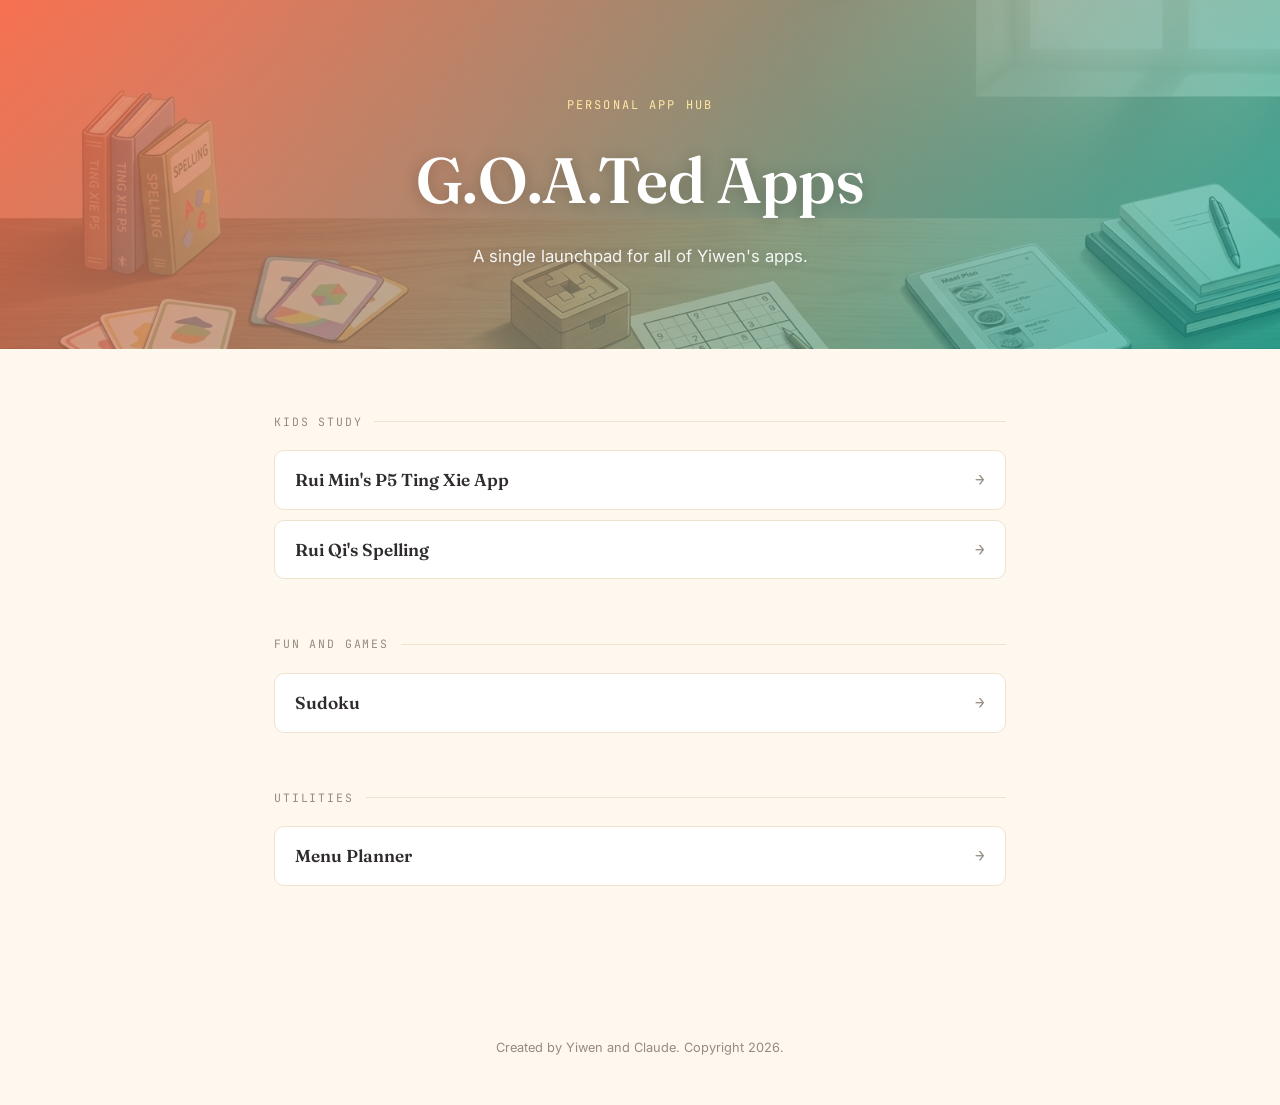
==== index.html @ 3e6d1435 "Add hero banner background image Co-Authored-By: Claude Sonnet 5 <noreply@anthropic.com>" ====
<!DOCTYPE html>
<html lang="en">
<head>
<meta charset="UTF-8">
<meta name="viewport" content="width=device-width, initial-scale=1.0">
<title>App Hub</title>
<style>
  @import url('https://fonts.googleapis.com/css2?family=Fraunces:opsz,wght@9..144,500;9..144,600&family=Inter:wght@400;500;600&family=JetBrains+Mono:wght@500&display=swap');

  :root{
    --bg: #FFF8EF;
    --panel: #FFFFFF;
    --panel-border: #F1E1D0;
    --text: #2E2A2E;
    --muted: #948C82;
    --accent: #FF6B4A;
    --accent-2: #12B5A6;
    --accent-dim: rgba(255, 107, 74, 0.10);
  }

  *{ box-sizing: border-box; margin: 0; padding: 0; }

  body{
    background: var(--bg);
    color: var(--text);
    font-family: 'Inter', system-ui, sans-serif;
    line-height: 1.5;
  }

  /* Hero */
  .hero{
    position: relative;
    padding: 6rem 1.5rem 5rem;
    text-align: center;
    overflow: hidden;
    background-image:
      linear-gradient(135deg, rgba(255,107,74,0.75), rgba(18,181,166,0.65)),
      url('images/banner-bg.png');
    background-size: cover, cover;
    background-position: center, center;
    background-repeat: no-repeat, no-repeat;
    background-color: var(--accent);
  }

  .hero-eyebrow{
    position: relative;
    font-family: 'JetBrains Mono', monospace;
    font-size: 0.75rem;
    letter-spacing: 0.18em;
    text-transform: uppercase;
    color: #FFE8A3;
    margin-bottom: 1.1rem;
  }

  .hero h1{
    position: relative;
    font-family: 'Fraunces', serif;
    font-weight: 600;
    font-size: clamp(2.4rem, 6vw, 4rem);
    letter-spacing: -0.01em;
    color: #FFFFFF;
    text-shadow: 0 2px 16px rgba(0,0,0,0.22);
  }

  .hero p{
    position: relative;
    margin-top: 1rem;
    color: rgba(255,255,255,0.92);
    font-size: 1.05rem;
    max-width: 36rem;
    margin-left: auto;
    margin-right: auto;
    text-shadow: 0 1px 10px rgba(0,0,0,0.18);
  }

  /* Sections */
  main{
    max-width: 780px;
    margin: 0 auto;
    padding: 4rem 1.5rem 6rem;
  }

  .category{
    margin-bottom: 3.5rem;
  }

  .category-label{
    display: flex;
    align-items: center;
    gap: 0.75rem;
    margin-bottom: 1.25rem;
  }

  .category-label span{
    font-family: 'JetBrains Mono', monospace;
    font-size: 0.72rem;
    letter-spacing: 0.16em;
    text-transform: uppercase;
    color: var(--muted);
    white-space: nowrap;
  }

  .category-label::after{
    content: "";
    flex: 1;
    height: 1px;
    background: var(--panel-border);
  }

  .app-list{
    display: flex;
    flex-direction: column;
    gap: 0.6rem;
  }

  .app-row{
    display: flex;
    align-items: center;
    justify-content: space-between;
    gap: 1rem;
    padding: 1rem 1.25rem;
    background: var(--panel);
    border: 1px solid var(--panel-border);
    border-radius: 10px;
    text-decoration: none;
    color: var(--text);
    transition: border-color 0.15s ease, background 0.15s ease, transform 0.15s ease;
  }

  .app-row:hover{
    border-color: var(--accent);
    background: var(--accent-dim);
    transform: translateX(2px);
  }

  .app-name{
    font-family: 'Fraunces', serif;
    font-weight: 600;
    font-size: 1.08rem;
  }

  .app-row .arrow{
    font-family: 'JetBrains Mono', monospace;
    color: var(--muted);
    transition: color 0.15s ease, transform 0.15s ease;
  }

  .app-row:hover .arrow{
    color: var(--accent);
    transform: translateX(3px);
  }

  footer{
    text-align: center;
    color: var(--muted);
    font-size: 0.8rem;
    padding-bottom: 3rem;
  }

  @media (prefers-reduced-motion: reduce){
    .app-row, .app-row .arrow{ transition: none; }
  }
</style>
</head>
<body>

  <header class="hero">
    <div class="hero-eyebrow">Personal App Hub</div>
    <h1>G.O.A.Ted Apps </h1>
    <p>A single launchpad for all of Yiwen's apps.</p>
  </header>

  <main>

    <section class="category">
      <div class="category-label"><span>Kids Study</span></div>
      <div class="app-list">
        <a class="app-row" href="https://goatedapps.github.io/learntingxie/">
          <span class="app-name">Rui Min's P5 Ting Xie App</span>
          <span class="arrow">&rarr;</span>
        </a>
        <a class="app-row" href="https://goatedapps.github.io/rq-spelling/">
          <span class="app-name">Rui Qi's Spelling</span>
          <span class="arrow">&rarr;</span>
        </a>
      </div>
    </section>

    <section class="category">
      <div class="category-label"><span>Fun and Games</span></div>
      <div class="app-list">
        <a class="app-row" href="https://goatedapps.github.io/sudoku/">
          <span class="app-name">Sudoku</span>
          <span class="arrow">&rarr;</span>
        </a>
      </div>
    </section>

    <section class="category">
      <div class="category-label"><span>Utilities</span></div>
      <div class="app-list">
        <a class="app-row" href="https://goatedapps.github.io/menuplanner/">
          <span class="app-name">Menu Planner</span>
          <span class="arrow">&rarr;</span>
        </a>
      </div>
    </section>

  </main>

  <footer>Created by Yiwen and Claude. Copyright 2026.</footer>

</body>
</html>
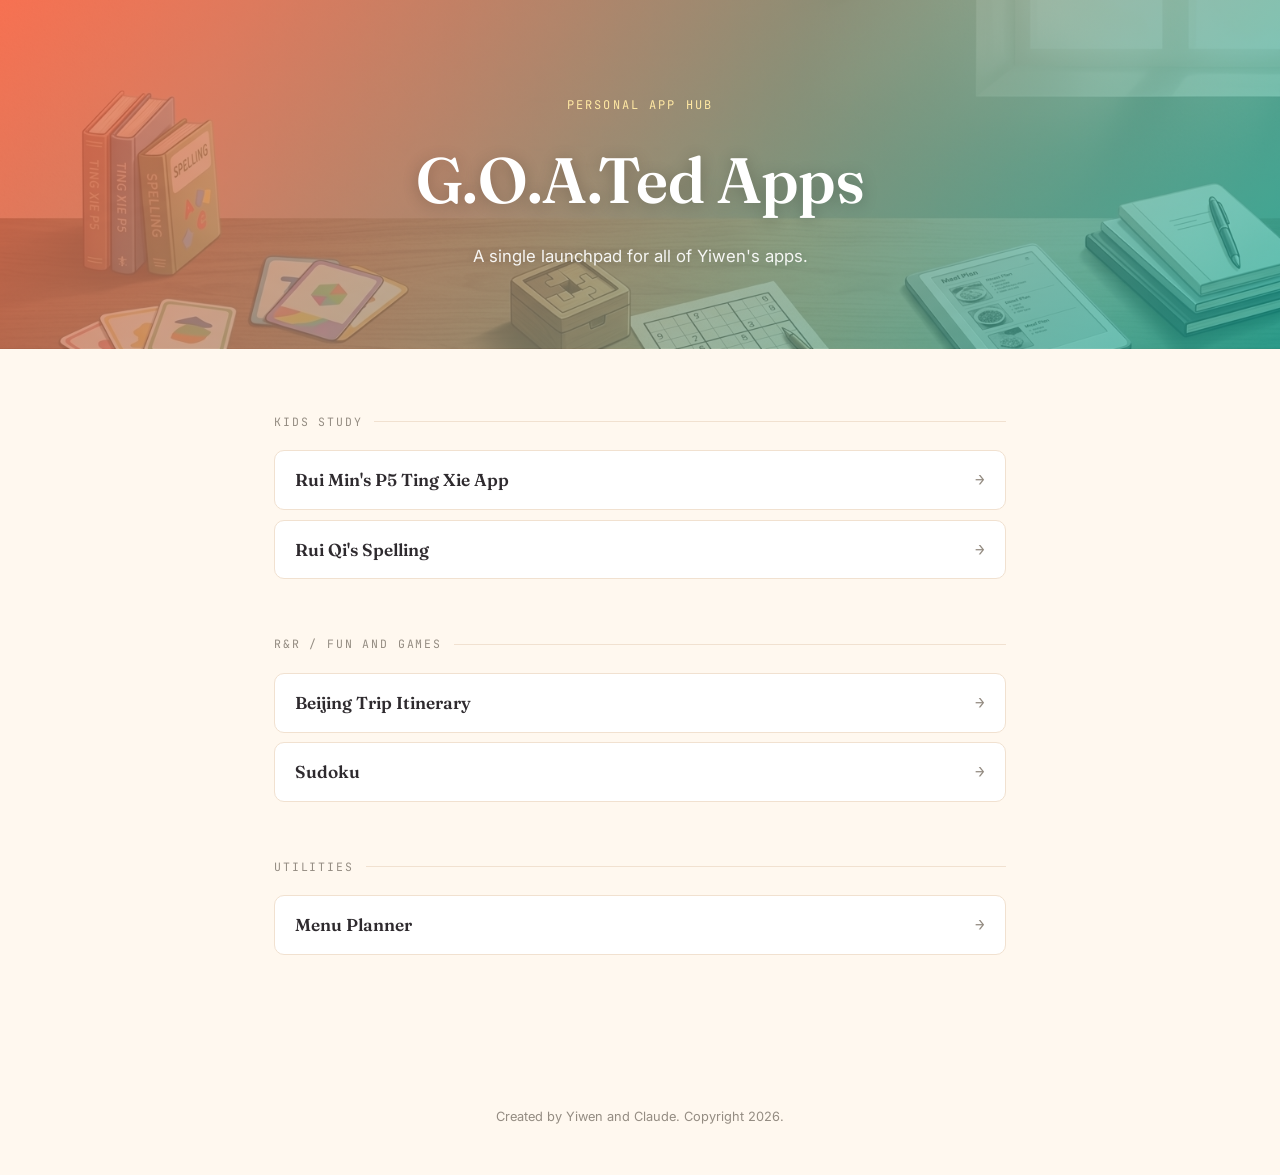
==== commit 4597560d: "Update index.html to add Beijing" ====
--- a/index.html
+++ b/index.html
@@ -187,8 +187,12 @@
     </section>
 
     <section class="category">
-      <div class="category-label"><span>Fun and Games</span></div>
+      <div class="category-label"><span>R&R / Fun and Games</span></div>
       <div class="app-list">
+        <a class="app-row" href="https://goatedapps.github.io/Beijing2026/">
+          <span class="app-name">Beijing Trip Itinerary</span>
+          <span class="arrow">&rarr;</span>
+        </a>
         <a class="app-row" href="https://goatedapps.github.io/sudoku/">
           <span class="app-name">Sudoku</span>
           <span class="arrow">&rarr;</span>
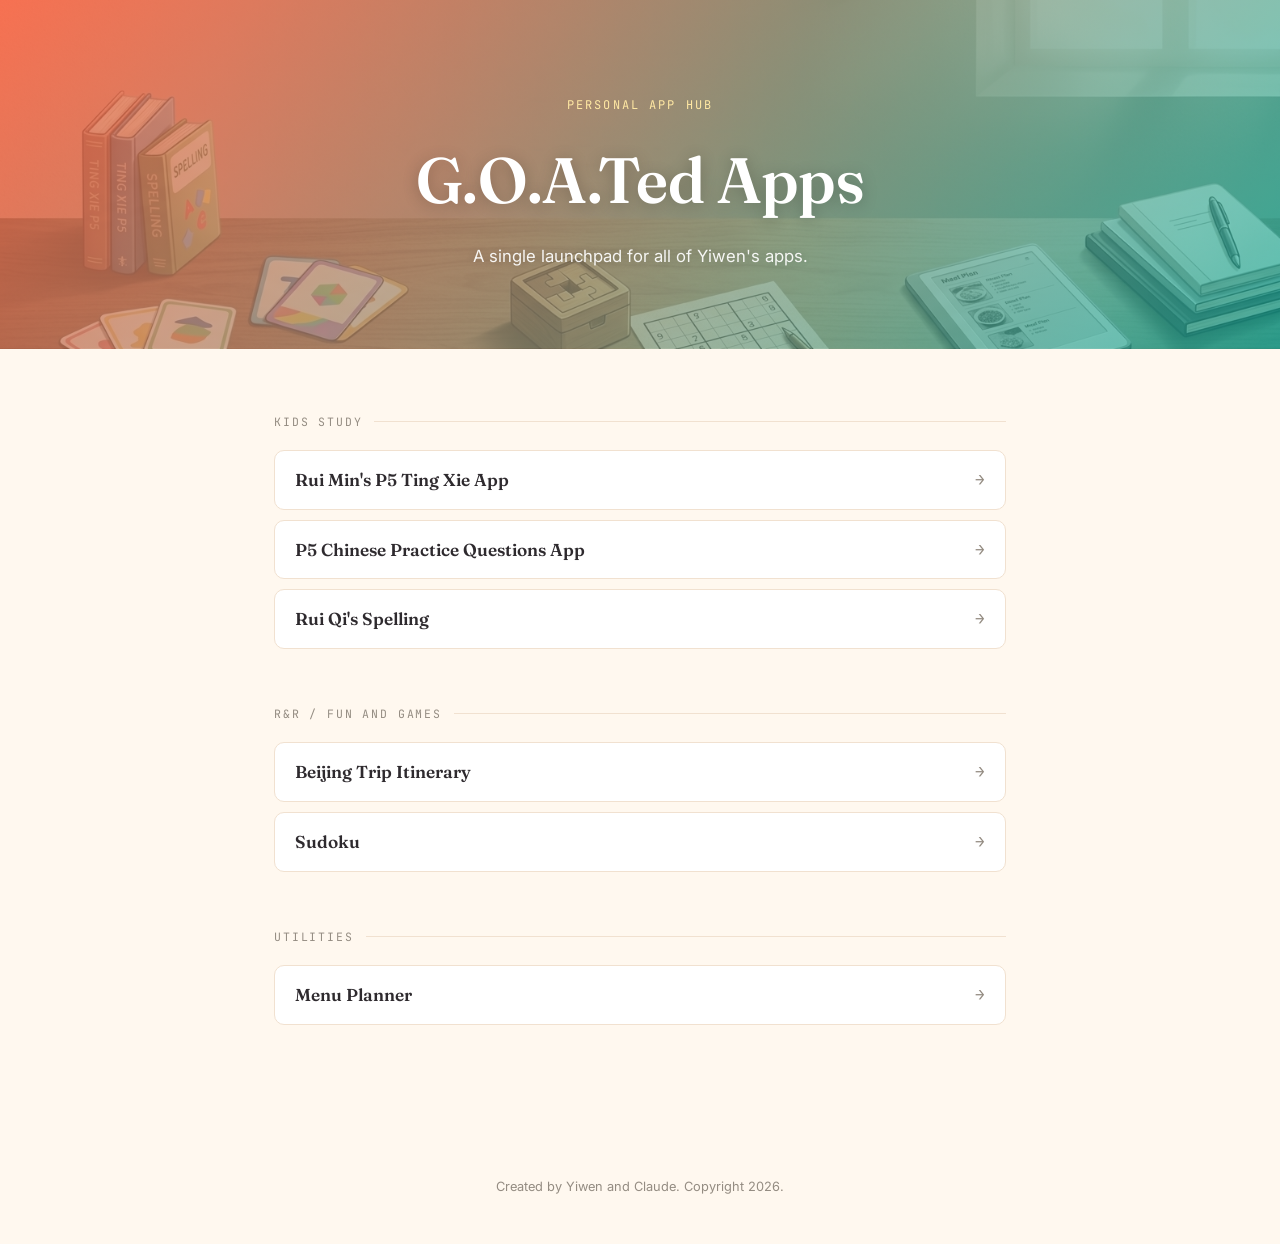
==== commit 2dc283e1: "Update index.html" ====
--- a/index.html
+++ b/index.html
@@ -179,6 +179,10 @@
           <span class="app-name">Rui Min's P5 Ting Xie App</span>
           <span class="arrow">&rarr;</span>
         </a>
+        <a class="app-row" href="https://goatedapps.github.io/ChinesePractice/">
+          <span class="app-name">P5 Chinese Practice Questions App</span>
+          <span class="arrow">&rarr;</span>
+        </a>
         <a class="app-row" href="https://goatedapps.github.io/rq-spelling/">
           <span class="app-name">Rui Qi's Spelling</span>
           <span class="arrow">&rarr;</span>
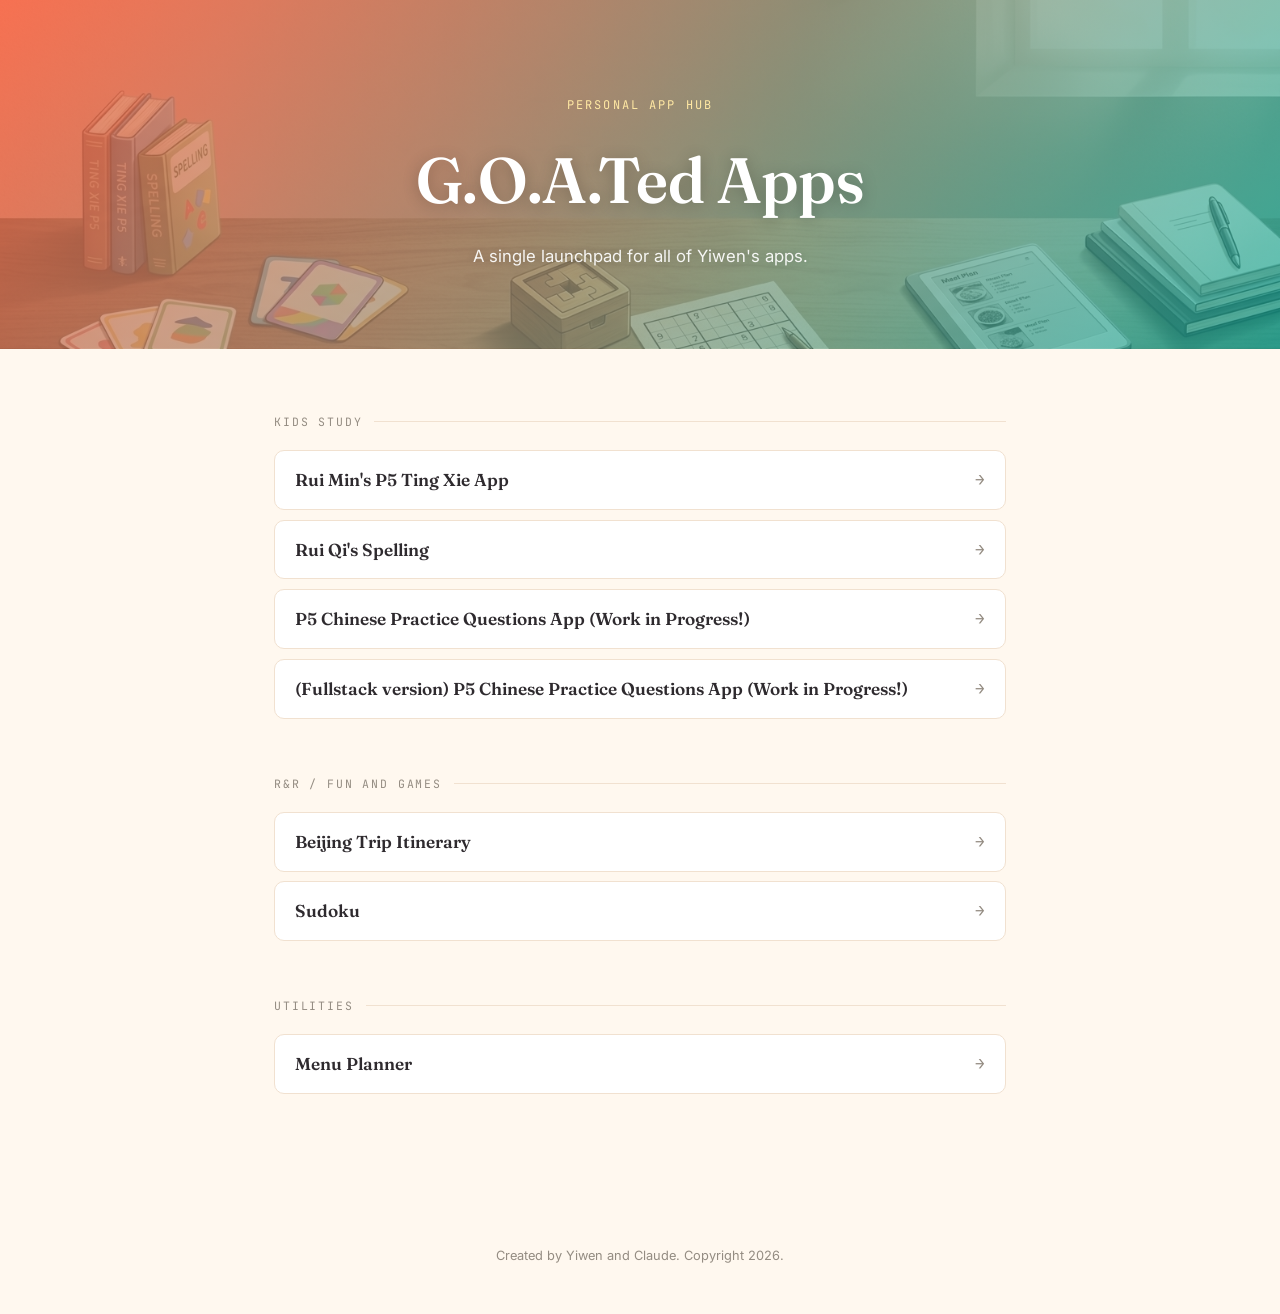
==== commit 8bda46c7: "Update index.html" ====
--- a/index.html
+++ b/index.html
@@ -179,12 +179,16 @@
           <span class="app-name">Rui Min's P5 Ting Xie App</span>
           <span class="arrow">&rarr;</span>
         </a>
-        <a class="app-row" href="https://goatedapps.github.io/ChinesePractice/">
-          <span class="app-name">P5 Chinese Practice Questions App</span>
-          <span class="arrow">&rarr;</span>
-        </a>
         <a class="app-row" href="https://goatedapps.github.io/rq-spelling/">
           <span class="app-name">Rui Qi's Spelling</span>
+          <span class="arrow">&rarr;</span>
+        </a>
+        <a class="app-row" href="https://goatedapps.github.io/Chinese-Practice/">
+          <span class="app-name">P5 Chinese Practice Questions App (Work in Progress!) </span>
+          <span class="arrow">&rarr;</span>
+        </a>
+        <a class="app-row" href="https://chinese-practice-theta.vercel.app">
+          <span class="app-name"> (Fullstack version) P5 Chinese Practice Questions App (Work in Progress!) </span>
           <span class="arrow">&rarr;</span>
         </a>
       </div>
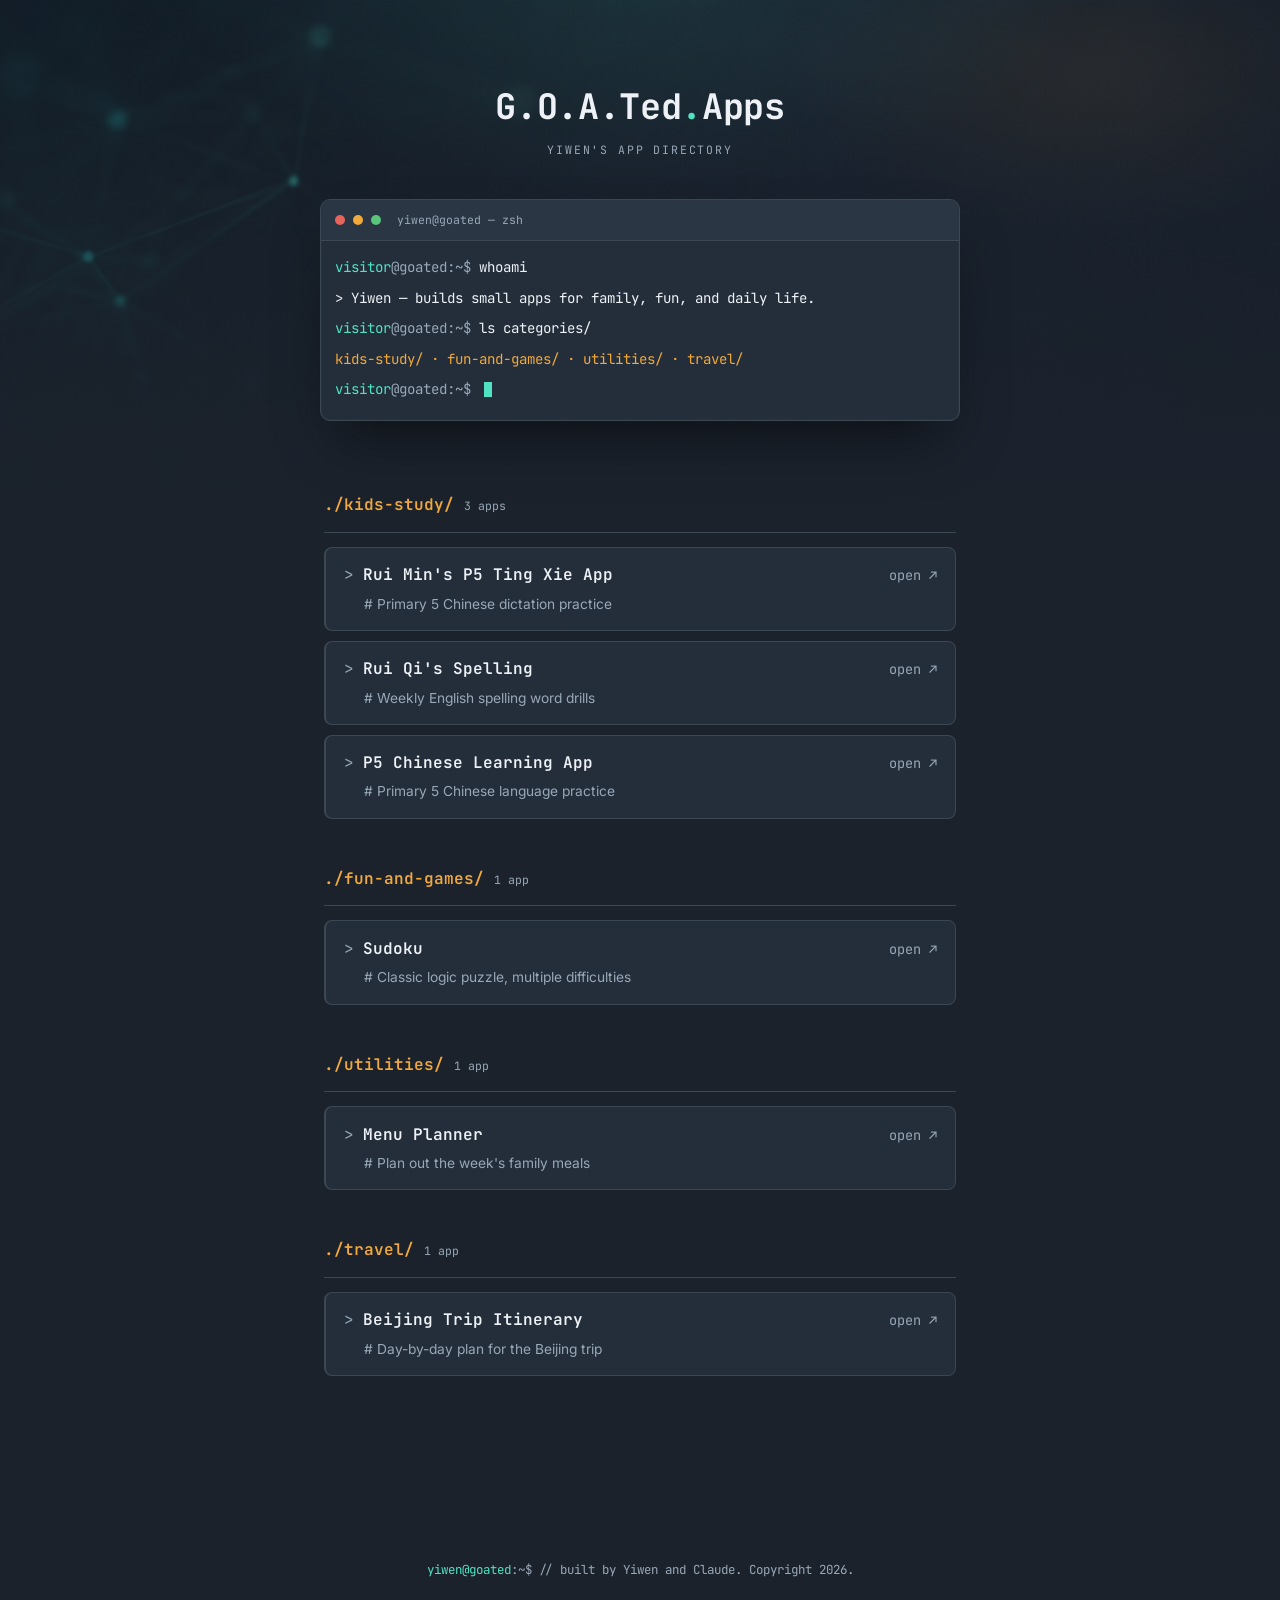
==== commit 93513ba5: "Redesign homepage as a terminal-style app directory Replaces the cream/terracotta list layout with a" ====
--- a/index.html
+++ b/index.html
@@ -3,224 +3,61 @@
 <head>
 <meta charset="UTF-8">
 <meta name="viewport" content="width=device-width, initial-scale=1.0">
-<title>App Hub</title>
-<style>
-  @import url('https://fonts.googleapis.com/css2?family=Fraunces:opsz,wght@9..144,500;9..144,600&family=Inter:wght@400;500;600&family=JetBrains+Mono:wght@500&display=swap');
+<title>G.O.A.Ted Apps — Yiwen's App Directory</title>
+<meta name="description" content="A directory of small apps built by Yiwen — kids' study tools, games, and everyday utilities.">
 
-  :root{
-    --bg: #FFF8EF;
-    --panel: #FFFFFF;
-    --panel-border: #F1E1D0;
-    --text: #2E2A2E;
-    --muted: #948C82;
-    --accent: #FF6B4A;
-    --accent-2: #12B5A6;
-    --accent-dim: rgba(255, 107, 74, 0.10);
-  }
+<meta property="og:title" content="G.O.A.Ted Apps">
+<meta property="og:description" content="A directory of small apps built by Yiwen — kids' study tools, games, and everyday utilities.">
+<meta property="og:type" content="website">
+<meta property="og:image" content="images/og-image.png">
 
-  *{ box-sizing: border-box; margin: 0; padding: 0; }
-
-  body{
-    background: var(--bg);
-    color: var(--text);
-    font-family: 'Inter', system-ui, sans-serif;
-    line-height: 1.5;
-  }
-
-  /* Hero */
-  .hero{
-    position: relative;
-    padding: 6rem 1.5rem 5rem;
-    text-align: center;
-    overflow: hidden;
-    background-image:
-      linear-gradient(135deg, rgba(255,107,74,0.75), rgba(18,181,166,0.65)),
-      url('images/banner-bg.png');
-    background-size: cover, cover;
-    background-position: center, center;
-    background-repeat: no-repeat, no-repeat;
-    background-color: var(--accent);
-  }
-
-  .hero-eyebrow{
-    position: relative;
-    font-family: 'JetBrains Mono', monospace;
-    font-size: 0.75rem;
-    letter-spacing: 0.18em;
-    text-transform: uppercase;
-    color: #FFE8A3;
-    margin-bottom: 1.1rem;
-  }
-
-  .hero h1{
-    position: relative;
-    font-family: 'Fraunces', serif;
-    font-weight: 600;
-    font-size: clamp(2.4rem, 6vw, 4rem);
-    letter-spacing: -0.01em;
-    color: #FFFFFF;
-    text-shadow: 0 2px 16px rgba(0,0,0,0.22);
-  }
-
-  .hero p{
-    position: relative;
-    margin-top: 1rem;
-    color: rgba(255,255,255,0.92);
-    font-size: 1.05rem;
-    max-width: 36rem;
-    margin-left: auto;
-    margin-right: auto;
-    text-shadow: 0 1px 10px rgba(0,0,0,0.18);
-  }
-
-  /* Sections */
-  main{
-    max-width: 780px;
-    margin: 0 auto;
-    padding: 4rem 1.5rem 6rem;
-  }
-
-  .category{
-    margin-bottom: 3.5rem;
-  }
-
-  .category-label{
-    display: flex;
-    align-items: center;
-    gap: 0.75rem;
-    margin-bottom: 1.25rem;
-  }
-
-  .category-label span{
-    font-family: 'JetBrains Mono', monospace;
-    font-size: 0.72rem;
-    letter-spacing: 0.16em;
-    text-transform: uppercase;
-    color: var(--muted);
-    white-space: nowrap;
-  }
-
-  .category-label::after{
-    content: "";
-    flex: 1;
-    height: 1px;
-    background: var(--panel-border);
-  }
-
-  .app-list{
-    display: flex;
-    flex-direction: column;
-    gap: 0.6rem;
-  }
-
-  .app-row{
-    display: flex;
-    align-items: center;
-    justify-content: space-between;
-    gap: 1rem;
-    padding: 1rem 1.25rem;
-    background: var(--panel);
-    border: 1px solid var(--panel-border);
-    border-radius: 10px;
-    text-decoration: none;
-    color: var(--text);
-    transition: border-color 0.15s ease, background 0.15s ease, transform 0.15s ease;
-  }
-
-  .app-row:hover{
-    border-color: var(--accent);
-    background: var(--accent-dim);
-    transform: translateX(2px);
-  }
-
-  .app-name{
-    font-family: 'Fraunces', serif;
-    font-weight: 600;
-    font-size: 1.08rem;
-  }
-
-  .app-row .arrow{
-    font-family: 'JetBrains Mono', monospace;
-    color: var(--muted);
-    transition: color 0.15s ease, transform 0.15s ease;
-  }
-
-  .app-row:hover .arrow{
-    color: var(--accent);
-    transform: translateX(3px);
-  }
-
-  footer{
-    text-align: center;
-    color: var(--muted);
-    font-size: 0.8rem;
-    padding-bottom: 3rem;
-  }
-
-  @media (prefers-reduced-motion: reduce){
-    .app-row, .app-row .arrow{ transition: none; }
-  }
-</style>
+<link rel="icon" type="image/png" href="images/favicon.png">
+<link rel="stylesheet" href="styles.css">
 </head>
 <body>
 
+  <div class="backdrop" aria-hidden="true"></div>
+
   <header class="hero">
-    <div class="hero-eyebrow">Personal App Hub</div>
-    <h1>G.O.A.Ted Apps </h1>
-    <p>A single launchpad for all of Yiwen's apps.</p>
+    <div class="brand">G.O.A.Ted<span class="dot">.</span>Apps</div>
+    <div class="brand-sub">Yiwen's App Directory</div>
+
+    <div class="terminal" role="group" aria-label="Introduction">
+      <div class="terminal-bar">
+        <span class="tab-dot red"></span>
+        <span class="tab-dot amber"></span>
+        <span class="tab-dot green"></span>
+        <span class="terminal-title">yiwen@goated — zsh</span>
+      </div>
+      <div class="terminal-body">
+        <div class="term-line" style="--delay:0s">
+          <span class="prompt-user">visitor</span><span class="prompt-path">@goated</span><span class="prompt-sigil">:~$</span> whoami
+        </div>
+        <div class="term-line" style="--delay:0.8s">
+          <span class="out">&gt; Yiwen — builds small apps for family, fun, and daily life.</span>
+        </div>
+        <div class="term-line" style="--delay:1.7s">
+          <span class="prompt-user">visitor</span><span class="prompt-path">@goated</span><span class="prompt-sigil">:~$</span> ls categories/
+        </div>
+        <div class="term-line" style="--delay:2.5s">
+          <span class="out-dir" id="hero-categories">kids-study/ &middot; fun-and-games/ &middot; utilities/</span>
+        </div>
+        <div class="term-line" style="--delay:3.4s">
+          <span class="prompt-user">visitor</span><span class="prompt-path">@goated</span><span class="prompt-sigil">:~$</span> <span class="cursor" aria-hidden="true"></span>
+        </div>
+      </div>
+    </div>
   </header>
 
-  <main>
-
-    <section class="category">
-      <div class="category-label"><span>Kids Study</span></div>
-      <div class="app-list">
-        <a class="app-row" href="https://goatedapps.github.io/learntingxie/">
-          <span class="app-name">Rui Min's P5 Ting Xie App</span>
-          <span class="arrow">&rarr;</span>
-        </a>
-        <a class="app-row" href="https://goatedapps.github.io/rq-spelling/">
-          <span class="app-name">Rui Qi's Spelling</span>
-          <span class="arrow">&rarr;</span>
-        </a>
-        <a class="app-row" href="https://goatedapps.github.io/Chinese-Practice/">
-          <span class="app-name">P5 Chinese Practice Questions App (Work in Progress!) </span>
-          <span class="arrow">&rarr;</span>
-        </a>
-        <a class="app-row" href="https://chinese-practice-theta.vercel.app">
-          <span class="app-name"> (Fullstack version) P5 Chinese Practice Questions App (Work in Progress!) </span>
-          <span class="arrow">&rarr;</span>
-        </a>
-      </div>
-    </section>
-
-    <section class="category">
-      <div class="category-label"><span>R&R / Fun and Games</span></div>
-      <div class="app-list">
-        <a class="app-row" href="https://goatedapps.github.io/Beijing2026/">
-          <span class="app-name">Beijing Trip Itinerary</span>
-          <span class="arrow">&rarr;</span>
-        </a>
-        <a class="app-row" href="https://goatedapps.github.io/sudoku/">
-          <span class="app-name">Sudoku</span>
-          <span class="arrow">&rarr;</span>
-        </a>
-      </div>
-    </section>
-
-    <section class="category">
-      <div class="category-label"><span>Utilities</span></div>
-      <div class="app-list">
-        <a class="app-row" href="https://goatedapps.github.io/menuplanner/">
-          <span class="app-name">Menu Planner</span>
-          <span class="arrow">&rarr;</span>
-        </a>
-      </div>
-    </section>
-
+  <main id="catalog" aria-label="App directory">
+    <!-- populated by script.js from apps-data.js -->
   </main>
 
-  <footer>Created by Yiwen and Claude. Copyright 2026.</footer>
+  <footer>
+    <span class="prompt-user">yiwen@goated</span>:~$ <span aria-hidden="true">//</span> built by Yiwen and Claude. Copyright 2026.
+  </footer>
 
+  <script src="apps-data.js"></script>
+  <script src="script.js"></script>
 </body>
 </html>
--- a/styles.css
+++ b/styles.css
@@ -0,0 +1,319 @@
+@import url('https://fonts.googleapis.com/css2?family=JetBrains+Mono:wght@400;500;600;700&family=Inter:wght@400;500;600&display=swap');
+
+:root{
+  --ink: #1B222C;
+  --panel: #242E3B;
+  --panel-raised: #2B3644;
+  --line: #3B4753;
+  --paper: #EEF2F6;
+  --dim: #98A8B7;
+  --signal: #4FE3C4;
+  --signal-dim: rgba(79, 227, 196, 0.14);
+  --flare: #F2A93B;
+}
+
+*{ box-sizing: border-box; margin: 0; padding: 0; }
+
+html{ scroll-behavior: smooth; }
+
+body{
+  background: var(--ink);
+  color: var(--paper);
+  font-family: 'Inter', system-ui, sans-serif;
+  line-height: 1.55;
+  min-height: 100vh;
+}
+
+::selection{
+  background: var(--signal);
+  color: var(--ink);
+}
+
+a{ color: inherit; }
+
+:focus-visible{
+  outline: 2px solid var(--signal);
+  outline-offset: 3px;
+  border-radius: 3px;
+}
+
+/* ---------- ambient backdrop ---------- */
+
+.backdrop{
+  position: fixed;
+  inset: 0;
+  z-index: -1;
+  pointer-events: none;
+  background:
+    radial-gradient(ellipse 60% 45% at 50% -5%, rgba(79, 227, 196, 0.10), transparent 60%),
+    radial-gradient(ellipse 40% 30% at 85% 8%, rgba(242, 169, 59, 0.07), transparent 60%),
+    linear-gradient(180deg, rgba(27,34,44,0.35) 0%, var(--ink) 55%),
+    url('images/hero-bg.png');
+  background-size: cover, cover, cover, cover;
+  background-position: center, center, center, top center;
+  background-repeat: no-repeat, no-repeat, no-repeat, no-repeat;
+  background-attachment: fixed, fixed, fixed, fixed;
+}
+
+/* ---------- hero / terminal ---------- */
+
+.hero{
+  padding: 5rem 1.5rem 3.5rem;
+  display: flex;
+  flex-direction: column;
+  align-items: center;
+}
+
+.brand{
+  font-family: 'JetBrains Mono', monospace;
+  font-weight: 700;
+  font-size: clamp(1.6rem, 4vw, 2.2rem);
+  letter-spacing: -0.01em;
+  margin-bottom: 0.4rem;
+  text-align: center;
+}
+
+.brand .dot{ color: var(--signal); }
+
+.brand-sub{
+  font-family: 'JetBrains Mono', monospace;
+  font-size: 0.72rem;
+  letter-spacing: 0.16em;
+  text-transform: uppercase;
+  color: var(--dim);
+  margin-bottom: 2.5rem;
+  text-align: center;
+}
+
+.terminal{
+  width: 100%;
+  max-width: 640px;
+  background: var(--panel);
+  border: 1px solid var(--line);
+  border-radius: 10px;
+  box-shadow:
+    0 30px 60px -20px rgba(0,0,0,0.55),
+    0 0 0 1px rgba(255,255,255,0.02) inset;
+  overflow: hidden;
+}
+
+.terminal-bar{
+  display: flex;
+  align-items: center;
+  gap: 0.5rem;
+  padding: 0.7rem 0.9rem;
+  background: var(--panel-raised);
+  border-bottom: 1px solid var(--line);
+}
+
+.terminal-bar .tab-dot{
+  width: 10px;
+  height: 10px;
+  border-radius: 50%;
+  display: inline-block;
+}
+.tab-dot.red{ background: #E5645B; }
+.tab-dot.amber{ background: var(--flare); }
+.tab-dot.green{ background: #58C57B; }
+
+.terminal-bar .terminal-title{
+  margin-left: 0.5rem;
+  font-family: 'JetBrains Mono', monospace;
+  font-size: 0.72rem;
+  color: var(--dim);
+}
+
+.terminal-body{
+  padding: 1rem 1rem 1.2rem 0.9rem;
+  font-family: 'JetBrains Mono', monospace;
+  font-size: 0.88rem;
+}
+
+.term-line{
+  white-space: normal;
+  clip-path: inset(0 100% 0 0);
+  animation: reveal-line 0.7s steps(44, end) forwards;
+  animation-delay: var(--delay, 0s);
+  margin-bottom: 0.55rem;
+}
+
+.term-line:last-child{ margin-bottom: 0; }
+
+.term-line .prompt-user{ color: var(--signal); }
+.term-line .prompt-path{ color: var(--dim); }
+.term-line .prompt-sigil{ color: var(--dim); }
+.term-line .out{ color: var(--paper); }
+.term-line .out-dir{ color: var(--flare); }
+
+.cursor{
+  display: inline-block;
+  width: 0.55em;
+  height: 1em;
+  background: var(--signal);
+  vertical-align: -0.15em;
+  margin-left: 0.35em;
+  animation: blink 1.1s steps(1) infinite;
+}
+
+@keyframes reveal-line{
+  to{ clip-path: inset(0 0 0 0); }
+}
+
+@keyframes blink{
+  0%, 49%{ opacity: 1; }
+  50%, 100%{ opacity: 0; }
+}
+
+/* ---------- catalog ---------- */
+
+main{
+  max-width: 680px;
+  margin: 0 auto;
+  padding: 1rem 1.5rem 6rem;
+}
+
+.dir{
+  margin-bottom: 3rem;
+  opacity: 0;
+  transform: translateY(16px);
+  transition: opacity 0.6s ease, transform 0.6s ease;
+}
+
+.dir.in-view{
+  opacity: 1;
+  transform: translateY(0);
+}
+
+.dir-head{
+  display: flex;
+  align-items: baseline;
+  gap: 0.6rem;
+  margin-bottom: 0.85rem;
+}
+
+.dir-path{
+  font-family: 'JetBrains Mono', monospace;
+  font-weight: 600;
+  font-size: 1rem;
+  color: var(--flare);
+}
+
+.dir-count{
+  font-family: 'JetBrains Mono', monospace;
+  font-size: 0.72rem;
+  color: var(--dim);
+}
+
+.dir-rule{
+  height: 1px;
+  background: var(--line);
+  margin-bottom: 0.9rem;
+}
+
+.file-list{
+  display: flex;
+  flex-direction: column;
+  gap: 0.6rem;
+}
+
+.file-row{
+  display: block;
+  padding: 0.95rem 1.1rem;
+  background: var(--panel);
+  border: 1px solid var(--line);
+  border-left: 2px solid var(--line);
+  border-radius: 8px;
+  text-decoration: none;
+  opacity: 0;
+  transform: translateY(10px);
+  transition:
+    opacity 0.5s ease, transform 0.5s ease,
+    border-color 0.15s ease, background 0.15s ease;
+  transition-delay: var(--stagger, 0s);
+}
+
+.file-row.in-view{
+  opacity: 1;
+  transform: translateY(0);
+}
+
+.file-row:hover,
+.file-row:focus-visible{
+  border-color: var(--signal);
+  border-left-color: var(--signal);
+  background: var(--signal-dim);
+}
+
+.file-main{
+  display: flex;
+  align-items: baseline;
+  gap: 0.6rem;
+}
+
+.file-prompt{
+  font-family: 'JetBrains Mono', monospace;
+  color: var(--dim);
+  transition: color 0.15s ease;
+}
+
+.file-row:hover .file-prompt,
+.file-row:focus-visible .file-prompt{
+  color: var(--signal);
+}
+
+.file-name{
+  font-family: 'JetBrains Mono', monospace;
+  font-weight: 600;
+  font-size: 1rem;
+  flex: 1;
+}
+
+.file-open{
+  font-family: 'JetBrains Mono', monospace;
+  font-size: 0.85rem;
+  color: var(--dim);
+  transition: color 0.15s ease, transform 0.15s ease;
+}
+
+.file-row:hover .file-open,
+.file-row:focus-visible .file-open{
+  color: var(--signal);
+  transform: translate(2px, -2px);
+}
+
+.file-desc{
+  display: block;
+  margin-top: 0.35rem;
+  margin-left: 1.3rem;
+  font-family: 'Inter', sans-serif;
+  font-size: 0.86rem;
+  color: var(--dim);
+}
+
+footer{
+  text-align: center;
+  padding: 2.5rem 1.5rem 3.5rem;
+  font-family: 'JetBrains Mono', monospace;
+  font-size: 0.78rem;
+  color: var(--dim);
+}
+
+footer .prompt-user{ color: var(--signal); }
+
+@media (max-width: 520px){
+  .file-desc{ margin-left: 0; }
+  .terminal-body{ font-size: 0.8rem; }
+}
+
+@media (prefers-reduced-motion: reduce){
+  .term-line{
+    animation: none;
+    clip-path: none;
+  }
+  .cursor{ animation: none; }
+  .dir, .file-row{
+    transition: none;
+    opacity: 1;
+    transform: none;
+  }
+}
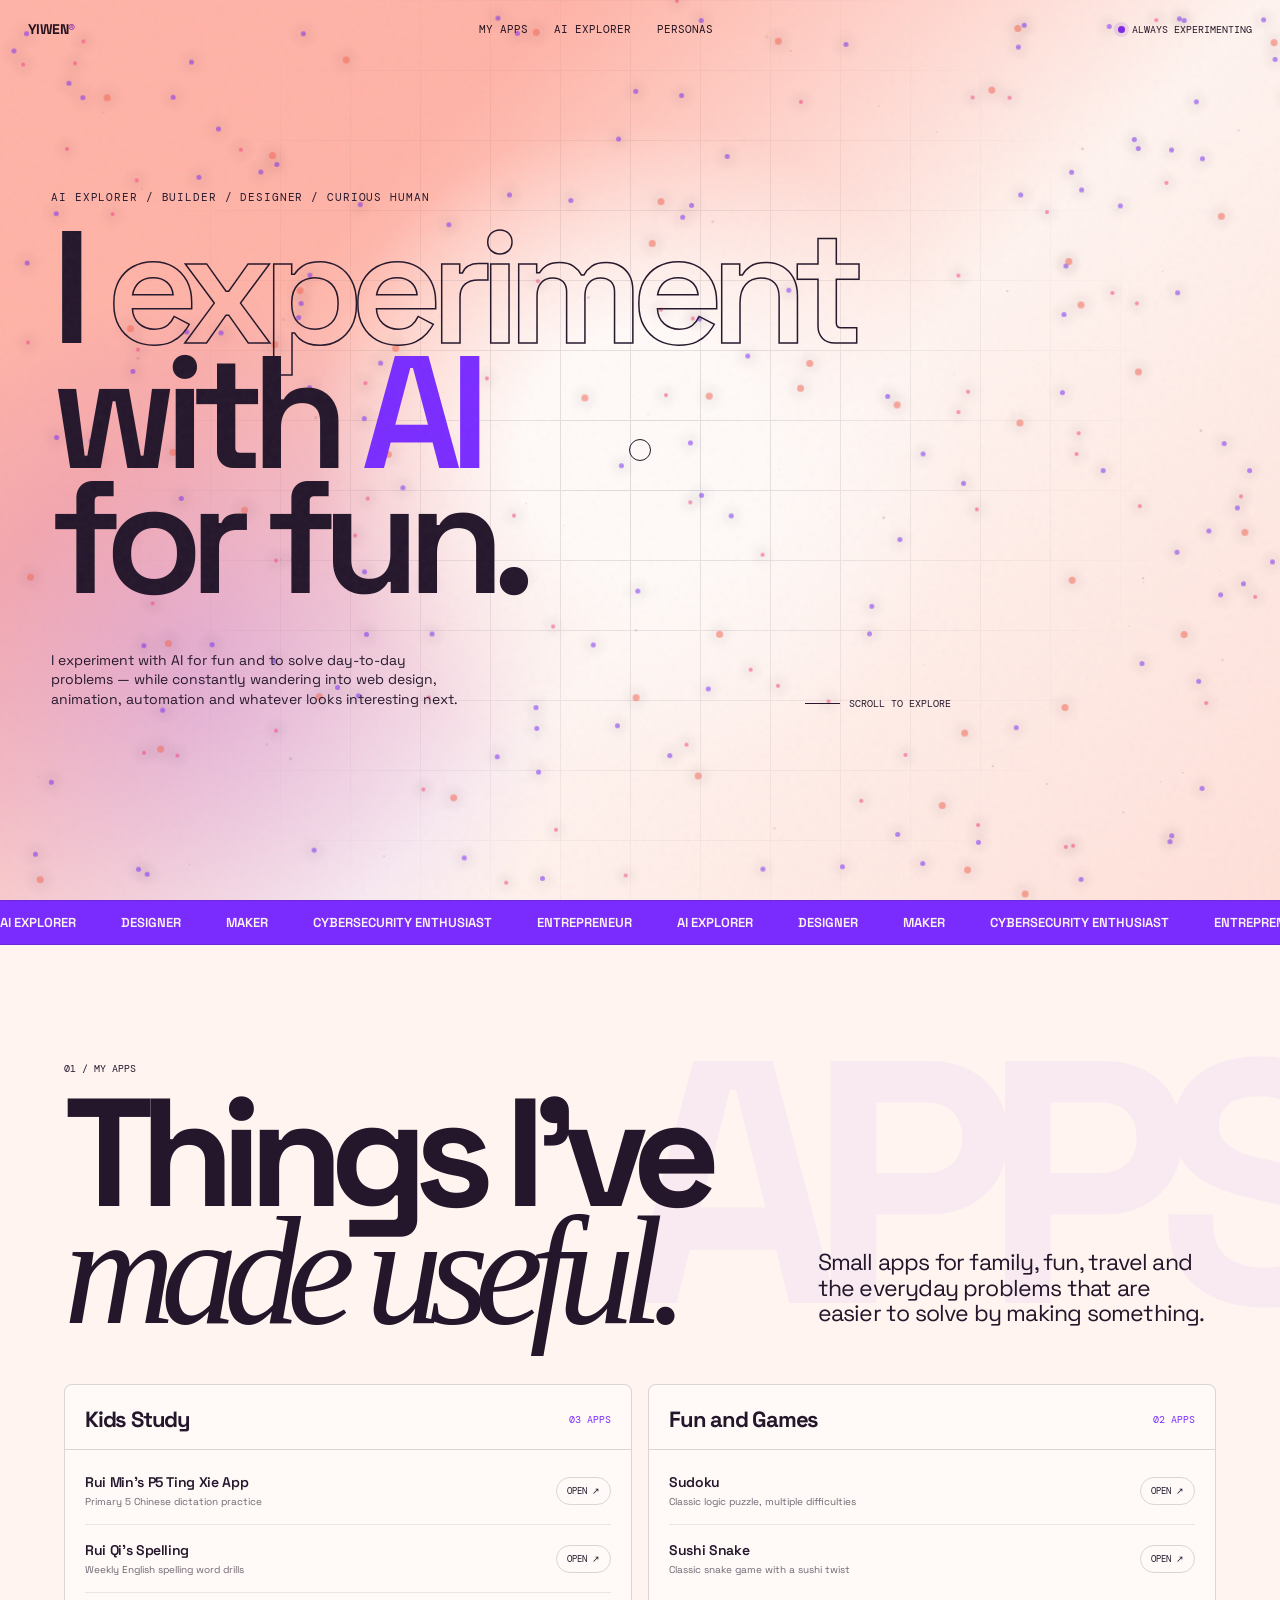
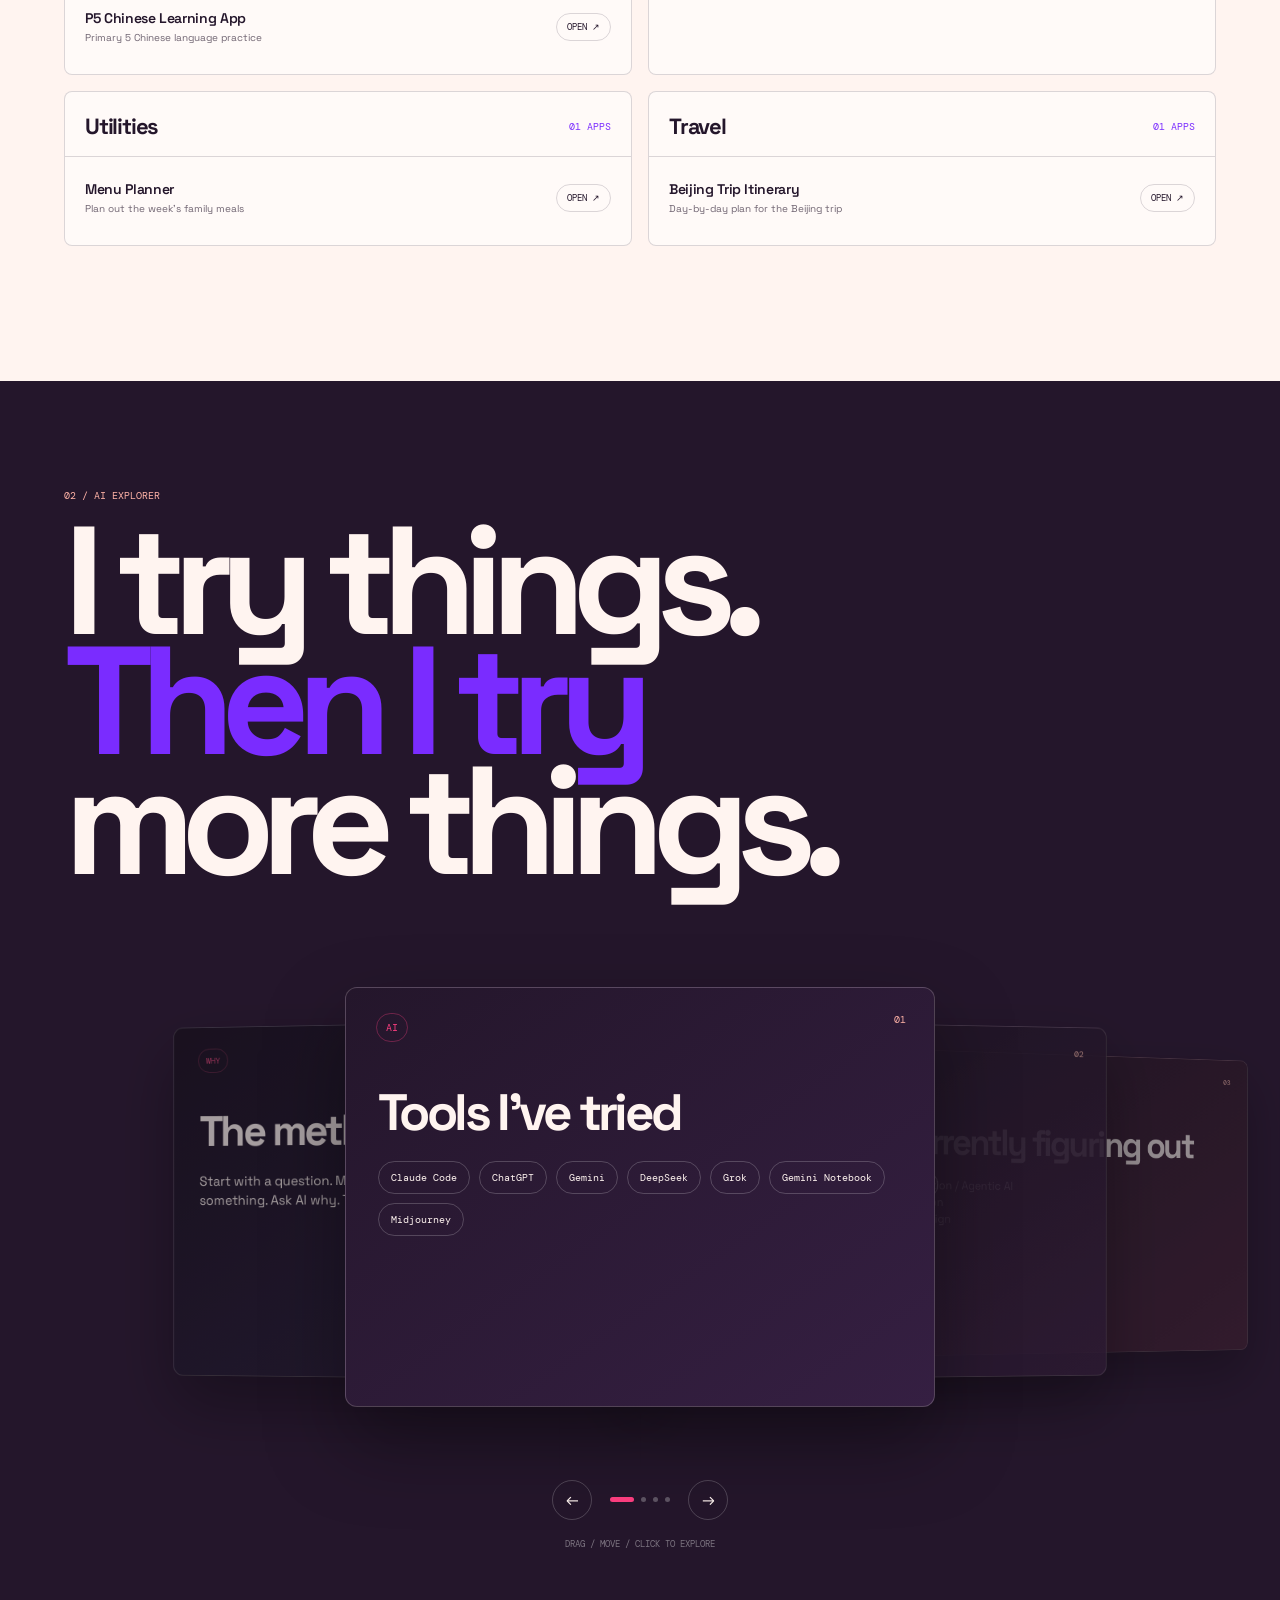
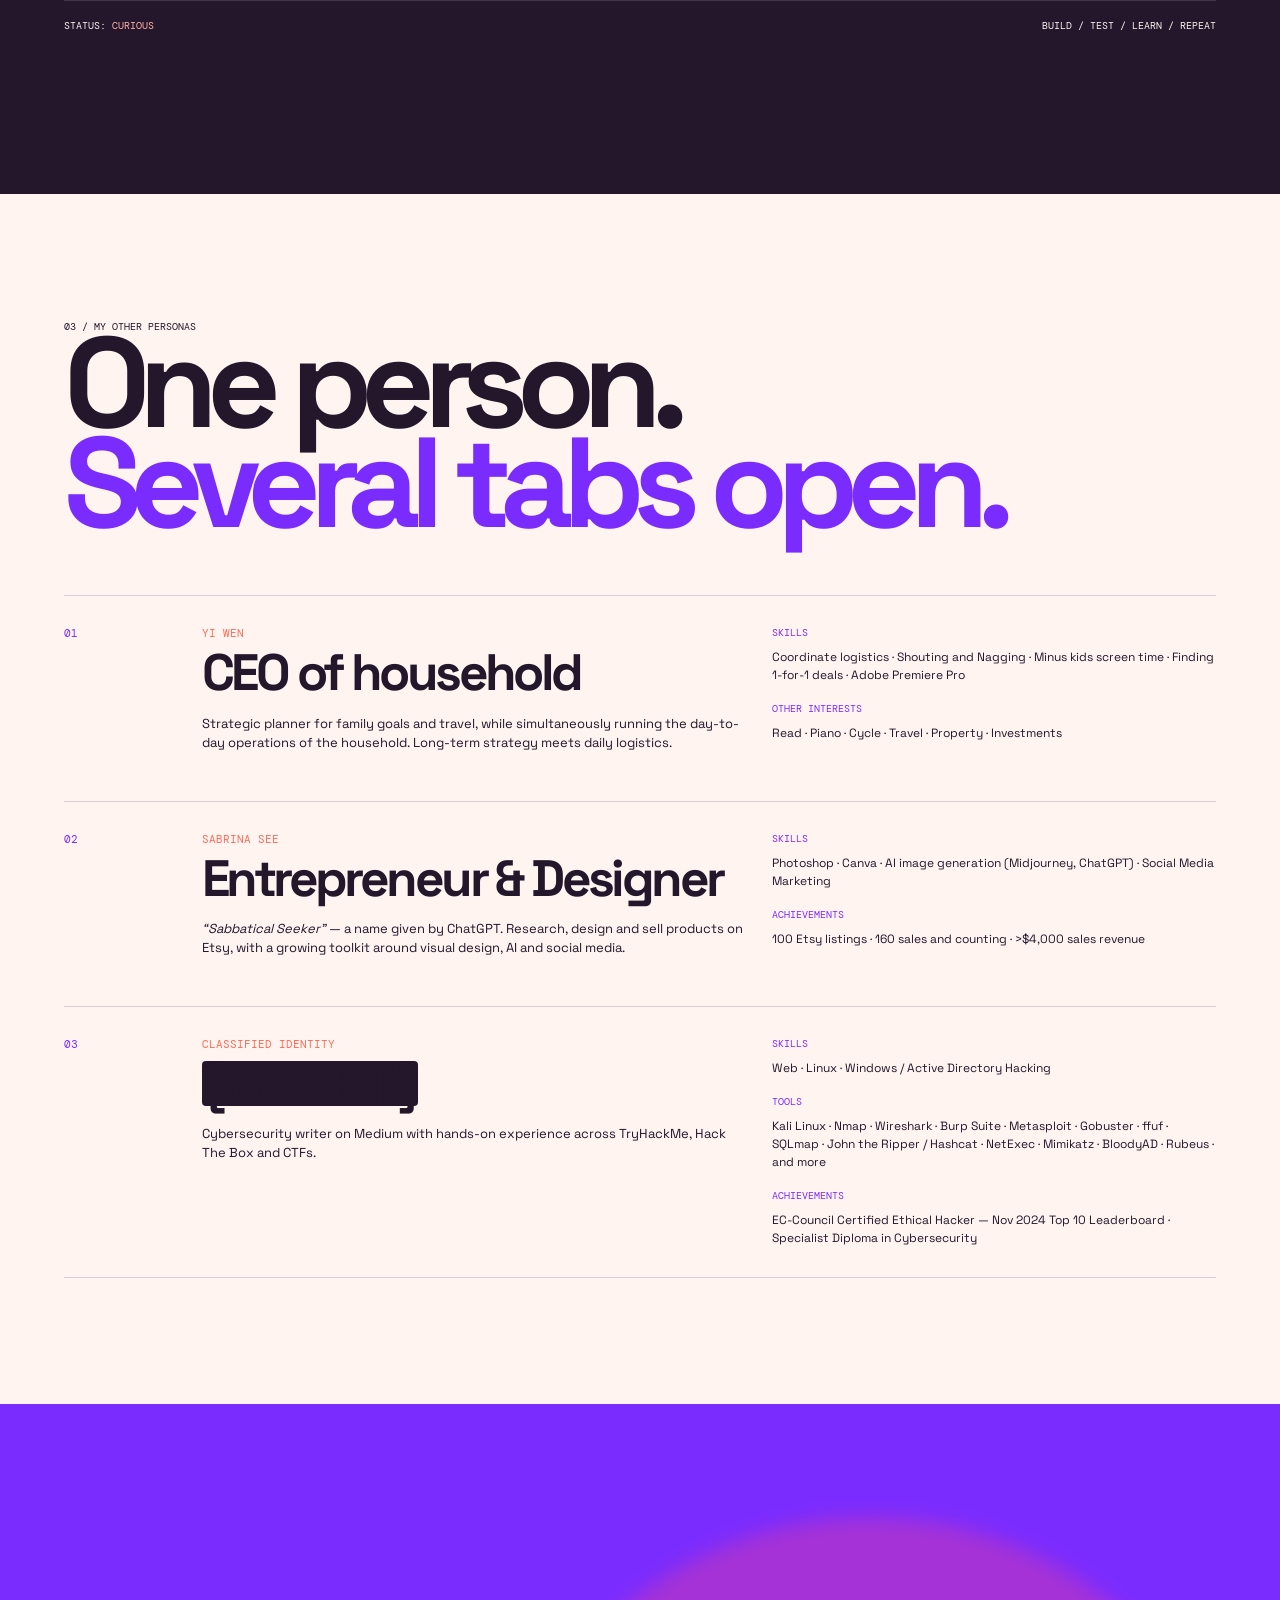
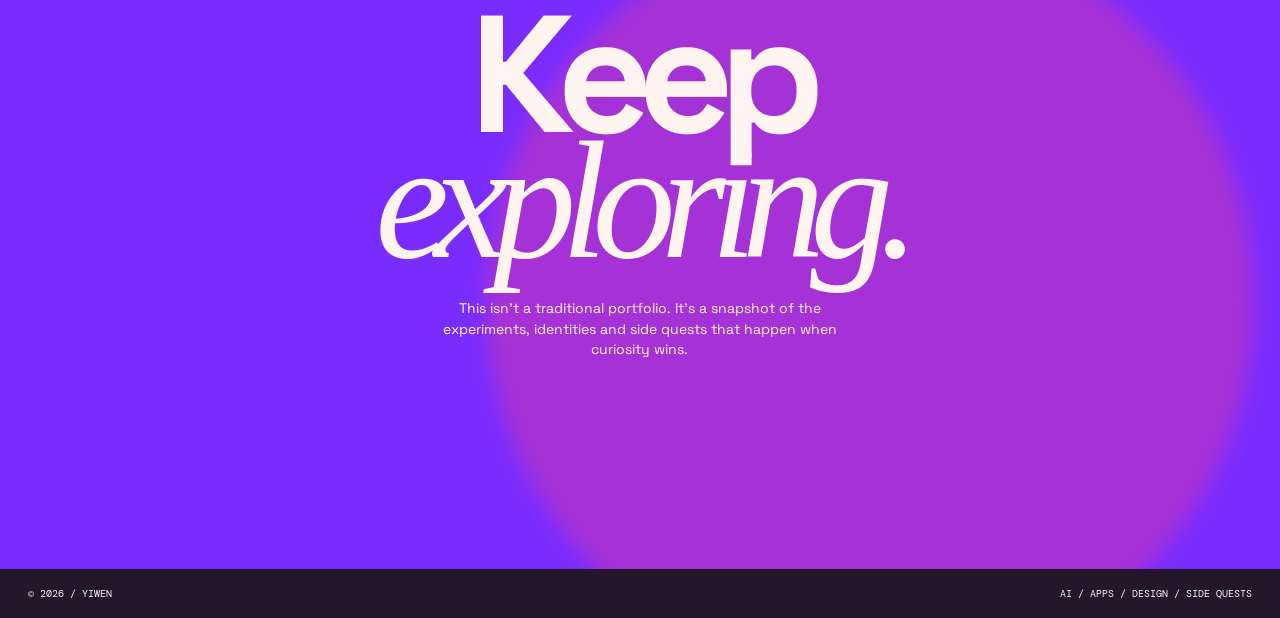
==== commit 03138317: "Redesign homepage as terminal-style app directory, reference apps-data.js Replaces the old styled mu" ====
--- a/index.html
+++ b/index.html
@@ -1,63 +1,421 @@
-<!DOCTYPE html>
-<html lang="en">
-<head>
-<meta charset="UTF-8">
-<meta name="viewport" content="width=device-width, initial-scale=1.0">
-<title>G.O.A.Ted Apps — Yiwen's App Directory</title>
-<meta name="description" content="A directory of small apps built by Yiwen — kids' study tools, games, and everyday utilities.">
-
-<meta property="og:title" content="G.O.A.Ted Apps">
-<meta property="og:description" content="A directory of small apps built by Yiwen — kids' study tools, games, and everyday utilities.">
-<meta property="og:type" content="website">
-<meta property="og:image" content="images/og-image.png">
-
-<link rel="icon" type="image/png" href="images/favicon.png">
-<link rel="stylesheet" href="styles.css">
-</head>
-<body>
-
-  <div class="backdrop" aria-hidden="true"></div>
-
-  <header class="hero">
-    <div class="brand">G.O.A.Ted<span class="dot">.</span>Apps</div>
-    <div class="brand-sub">Yiwen's App Directory</div>
-
-    <div class="terminal" role="group" aria-label="Introduction">
-      <div class="terminal-bar">
-        <span class="tab-dot red"></span>
-        <span class="tab-dot amber"></span>
-        <span class="tab-dot green"></span>
-        <span class="terminal-title">yiwen@goated — zsh</span>
-      </div>
-      <div class="terminal-body">
-        <div class="term-line" style="--delay:0s">
-          <span class="prompt-user">visitor</span><span class="prompt-path">@goated</span><span class="prompt-sigil">:~$</span> whoami
-        </div>
-        <div class="term-line" style="--delay:0.8s">
-          <span class="out">&gt; Yiwen — builds small apps for family, fun, and daily life.</span>
-        </div>
-        <div class="term-line" style="--delay:1.7s">
-          <span class="prompt-user">visitor</span><span class="prompt-path">@goated</span><span class="prompt-sigil">:~$</span> ls categories/
-        </div>
-        <div class="term-line" style="--delay:2.5s">
-          <span class="out-dir" id="hero-categories">kids-study/ &middot; fun-and-games/ &middot; utilities/</span>
-        </div>
-        <div class="term-line" style="--delay:3.4s">
-          <span class="prompt-user">visitor</span><span class="prompt-path">@goated</span><span class="prompt-sigil">:~$</span> <span class="cursor" aria-hidden="true"></span>
-        </div>
-      </div>
+<!doctype html><html lang='en'><head><meta charset='utf-8'><meta name='viewport' content='width=device-width,initial-scale=1'><title>Yiwen — AI Explorer / Many Tabs Open</title><style>
+@import url('https://fonts.googleapis.com/css2?family=DM+Mono:wght@400;500&family=Space+Grotesk:wght@400;500;600;700&display=swap');
+:root{
+  --cream:#fff4f0;
+  --sky:#ffb3a7;
+  --blue:#ff6b57;
+  --deep:#7a2cff;
+  --hot:#ff3f81;
+  --ink:#24162b;
+  --white:#fffaf8;
+  --line:rgba(36,22,43,.16);
+  --ease:cubic-bezier(.2,.8,.2,1);
+}
+*{box-sizing:border-box}
+html{scroll-behavior:smooth}
+body{margin:0;background:var(--cream);color:var(--ink);font-family:"Space Grotesk",system-ui,sans-serif;overflow-x:hidden}
+a{color:inherit;text-decoration:none} button{font:inherit;color:inherit}
+canvas#particles{position:fixed;inset:0;width:100%;height:100%;pointer-events:none;z-index:1;opacity:.6}
+.noise{position:fixed;inset:0;z-index:50;pointer-events:none;opacity:.045;background-image:url("data:image/svg+xml,%3Csvg viewBox='0 0 160 160' xmlns='http://www.w3.org/2000/svg'%3E%3Cfilter id='n'%3E%3CfeTurbulence type='fractalNoise' baseFrequency='.9' numOctaves='4' stitchTiles='stitch'/%3E%3C/filter%3E%3Crect width='100%25' height='100%25' filter='url(%23n)'/%3E%3C/svg%3E")}
+.loader{position:fixed;inset:0;z-index:100;background:var(--ink);color:var(--cream);display:grid;place-items:center;transition:opacity .8s var(--ease),visibility .8s}
+.loader.done{opacity:0;visibility:hidden}.loader-inner{width:min(440px,80vw)}
+.loader-top{display:flex;justify-content:space-between;font:11px "DM Mono",monospace;opacity:.65}
+.loader-bar{height:2px;background:#ffffff22;margin-top:15px;overflow:hidden}.loader-fill{height:100%;width:0;background:var(--deep);transition:width 1.1s var(--ease)}
+.cursor{width:22px;height:22px;border:1px solid var(--ink);border-radius:50%;position:fixed;z-index:90;pointer-events:none;transform:translate(-50%,-50%);mix-blend-mode:multiply;transition:width .25s,height .25s,background .25s}
+.cursor.big{width:64px;height:64px;background:var(--deep);border-color:transparent}
+header{position:fixed;left:0;right:0;top:0;z-index:40;display:flex;justify-content:space-between;align-items:center;padding:20px 28px;mix-blend-mode:multiply}
+.brand{font-weight:700;font-size:14px;letter-spacing:-.04em}.brand span{color:var(--deep)}
+.nav{display:flex;gap:26px;font:11px "DM Mono",monospace;text-transform:uppercase}.nav a{position:relative}
+.nav a:after{content:"";position:absolute;left:0;bottom:-5px;width:0;height:1px;background:currentColor;transition:width .3s}.nav a:hover:after{width:100%}
+.status{font:10px "DM Mono",monospace;display:flex;gap:7px;align-items:center}.status i{width:7px;height:7px;background:var(--deep);border-radius:50%;display:block;box-shadow:0 0 0 4px #7a2cff20}
+
+.hero{min-height:100svh;display:grid;place-items:center;position:relative;overflow:hidden;background:radial-gradient(circle at 50% 50%,#fffaf8 0 15%,transparent 42%),radial-gradient(circle at 15% 75%,#7a2cff35,transparent 30%),linear-gradient(135deg,var(--sky) 0 26%,var(--cream) 58%,#ffe0d9 100%)}
+.hero-orb{position:absolute;width:min(48vw,610px);aspect-ratio:1;border-radius:50%;background:linear-gradient(145deg,var(--blue),#8ab6d6 48%,var(--deep));opacity:.9;box-shadow:0 50px 120px #ff6b5735;animation:orb 8s ease-in-out infinite alternate}
+@keyframes orb{to{transform:translate3d(3vw,-2vh,0) scale(.96) rotate(12deg);border-radius:45% 55% 58% 42%}}
+.hero-grid{position:absolute;inset:0;opacity:.14;background-image:linear-gradient(var(--ink) 1px,transparent 1px),linear-gradient(90deg,var(--ink) 1px,transparent 1px);background-size:70px 70px;mask-image:radial-gradient(circle,#000,transparent 70%)}
+.hero-copy{position:relative;width:min(1280px,92vw);z-index:3}.eyebrow{font:11px "DM Mono",monospace;text-transform:uppercase;letter-spacing:.08em;margin-bottom:22px}
+.hero h1{font-size:clamp(64px,12.5vw,190px);line-height:.78;letter-spacing:-.085em;margin:0;font-weight:600;max-width:1100px}
+.hero h1 .outline{-webkit-text-stroke:1.5px var(--ink);color:transparent}.hero h1 .accent{color:var(--deep)}
+.hero-bottom{display:flex;justify-content:space-between;align-items:end;margin-top:50px;font-size:14px;line-height:1.4;max-width:900px}.hero-bottom p{max-width:420px;margin:0}
+.scroll-note{font:10px "DM Mono",monospace;text-transform:uppercase;display:flex;gap:9px;align-items:center}.scroll-note:before{content:"";width:35px;height:1px;background:var(--ink)}
+.marquee{overflow:hidden;border-block:1px solid var(--line);padding:13px 0;background:var(--deep);color:var(--cream)}
+.marquee-track{display:flex;width:max-content;animation:marquee 24s linear infinite}.marquee span{font-size:13px;font-weight:600;white-space:nowrap;padding-right:45px}@keyframes marquee{to{transform:translateX(-50%)}}
+
+.section{position:relative;padding:14vh 5vw;overflow:hidden}.section-inner{width:min(1200px,90vw);margin:auto}
+.kicker{font:10px "DM Mono",monospace;text-transform:uppercase;opacity:.65}.section-title{font-size:clamp(54px,8vw,120px);line-height:.84;letter-spacing:-.08em;margin:25px 0 50px}.section-title em{font-family:Georgia,serif;font-weight:400}
+.reveal{opacity:0;transform:translateY(50px);transition:opacity .9s var(--ease),transform .9s var(--ease)}.reveal.visible{opacity:1;transform:none}
+.intro-grid{display:grid;grid-template-columns:1.3fr .7fr;gap:8vw;align-items:end}.intro-copy{font-size:clamp(21px,2.3vw,34px);line-height:1.08;letter-spacing:-.045em;max-width:720px}
+.note{font:11px "DM Mono",monospace;line-height:1.6}.pill-row{display:flex;flex-wrap:wrap;gap:7px;margin-top:20px}.pill{border:1px solid var(--line);border-radius:999px;padding:8px 11px;font-size:10px}
+
+.ai{background:var(--ink);color:var(--cream);min-height:150vh;padding:12vh 0;overflow:hidden}
+.ai .section-inner{width:min(1250px,90vw)}.ai .kicker{color:var(--sky)}.ai-title{font-size:clamp(60px,12vw,170px);line-height:.78;letter-spacing:-.09em;margin:20px 0 60px}.ai-title span{color:var(--deep)}
+.ai-grid{display:grid;grid-template-columns:1fr 1fr;gap:24px}
+.ai-card{border:1px solid #fff2;border-radius:5px;padding:28px;min-height:260px;position:relative;overflow:hidden;background:linear-gradient(145deg,#24162b,#122e47)}
+.ai-card:after{content:"";position:absolute;width:220px;height:220px;border-radius:50%;background:var(--blue);filter:blur(45px);opacity:.28;right:-80px;bottom:-80px;transition:transform .7s var(--ease)}
+.ai-card:hover:after{transform:scale(1.5) translate(-30px,-30px)}
+.ai-card h3{font-size:28px;letter-spacing:-.06em;margin:0 0 22px}.ai-card p{font-size:14px;line-height:1.45;max-width:520px}
+.tool-grid{display:flex;flex-wrap:wrap;gap:9px}.tool{border:1px solid #ffffff38;border-radius:999px;padding:9px 12px;font:10px "DM Mono",monospace;transition:.3s}.tool:hover{background:var(--deep);border-color:var(--deep);transform:translateY(-3px)}
+.ai-status{margin-top:55px;border-top:1px solid #fff2;padding-top:18px;display:flex;justify-content:space-between;font:10px "DM Mono",monospace}.ai-status b{color:var(--sky);font-weight:400}
+
+.personas{background:var(--cream);padding:14vh 0;overflow:hidden}.persona-head{width:min(1200px,90vw);margin:auto;padding-bottom:7vh}
+.persona-head h2{font-size:clamp(58px,10vw,145px);line-height:.78;letter-spacing:-.09em;margin:0}.persona-head h2 span{color:var(--deep)}
+.persona-stack{width:min(1200px,90vw);margin:auto;display:grid;gap:18px}
+.persona{display:grid;grid-template-columns:110px 1.1fr .9fr;gap:28px;padding:30px 0;border-top:1px solid var(--line);position:relative}
+.persona:last-child{border-bottom:1px solid var(--line)}.persona-num{font:11px "DM Mono",monospace;color:var(--deep)}
+.persona h3{font-size:clamp(34px,4vw,58px);line-height:.88;letter-spacing:-.07em;margin:0 0 18px}.persona h3 small{display:block;font:11px "DM Mono",monospace;letter-spacing:0;text-transform:uppercase;margin-bottom:10px;color:var(--blue)}
+.persona p{font-size:13px;line-height:1.5;margin:0;max-width:560px}.persona-aside{font-size:12px;line-height:1.5}.persona-aside strong{display:block;font:10px "DM Mono",monospace;text-transform:uppercase;margin-bottom:9px;color:var(--deep)}
+.persona:hover h3{transform:translateX(10px);transition:transform .45s var(--ease)}.persona h3{transition:transform .45s var(--ease)}
+.secret .persona-num{color:var(--deep)}.secret .mask{display:inline-block;background:var(--ink);color:var(--ink);border-radius:4px;padding:0 5px;cursor:pointer;transition:.3s}.secret .mask:hover{color:var(--cream);background:var(--deep)}
+
+.apps{background:var(--blue);color:var(--cream);padding:14vh 0;min-height:110vh;position:relative;overflow:hidden}
+.apps:before{content:"APPS";position:absolute;right:-5vw;top:4vh;font-size:28vw;font-weight:700;letter-spacing:-.1em;opacity:.07;pointer-events:none}
+.apps-inner{width:min(1200px,90vw);margin:auto}.apps-title{font-size:clamp(70px,12vw,170px);line-height:.76;letter-spacing:-.09em;margin:0 0 50px}.apps-title em{font-family:Georgia,serif;font-weight:400}
+.terminal{background:var(--ink);border-radius:8px;box-shadow:0 30px 80px #24162b50;overflow:hidden;position:relative}.terminal-bar{height:34px;background:#35203f;display:flex;align-items:center;gap:7px;padding:0 13px}.terminal-bar i{width:7px;height:7px;border-radius:50%;background:#ffffff44}.terminal-body{padding:28px;font:12px/1.8 "DM Mono",monospace;min-height:290px}.prompt{color:var(--sky)}.cmd{color:var(--cream)}.app-line{display:flex;justify-content:space-between;gap:20px;border-bottom:1px solid #fff1;padding:7px 0}.app-line a{color:var(--sky)}.app-line a:hover{color:var(--cream)}
+.apps-cta{margin-top:30px;display:flex;justify-content:space-between;align-items:center;font-size:13px}.apps-cta a{text-decoration:underline;text-underline-offset:4px}
+
+.contact{min-height:85vh;background:var(--deep);color:var(--cream);display:grid;place-items:center;text-align:center;position:relative;overflow:hidden}.contact:before{content:"";position:absolute;width:60vw;aspect-ratio:1;border-radius:50%;background:var(--sky);opacity:.35;filter:blur(10px);transform:translate(30%,15%);animation:float 8s ease-in-out infinite alternate}@keyframes float{to{transform:translate(20%,5%) scale(1.1)}}
+.contact-inner{position:relative;z-index:2}.contact h2{font-size:clamp(70px,13vw,185px);line-height:.75;letter-spacing:-.09em;margin:0}.contact h2 em{font-family:Georgia,serif;font-weight:400}.contact p{max-width:450px;margin:35px auto 0;font-size:14px;line-height:1.45}.contact a{display:inline-flex;margin-top:35px;padding:14px 21px;background:var(--cream);color:var(--ink);border-radius:999px;font:11px "DM Mono",monospace;text-transform:uppercase;transition:transform .3s var(--ease)}.contact a:hover{transform:scale(1.06) rotate(-2deg)}
+footer{background:var(--ink);color:var(--cream);padding:18px 28px;display:flex;justify-content:space-between;font:10px "DM Mono",monospace}
+
+@media(max-width:800px){
+ header{padding:16px 17px}.nav{display:none}.status{font-size:8px}.hero{min-height:92svh}.hero-orb{width:78vw}.hero h1{font-size:clamp(62px,18vw,125px)}.hero-bottom{display:block}.scroll-note{margin-top:25px}
+ .intro-grid,.ai-grid{grid-template-columns:1fr}.section{padding:12vh 6vw}.ai{min-height:auto;padding:12vh 6vw}.ai-grid{gap:12px}
+ .persona-head,.persona-stack,.apps-inner{width:88vw}.persona{grid-template-columns:45px 1fr;gap:10px}.persona-aside{grid-column:2}.apps-title{font-size:clamp(68px,18vw,130px)}
+ .apps-cta{display:block}.apps-cta a{display:inline-block;margin-top:15px}.contact{min-height:75vh}
+}
+@media(pointer:coarse){.cursor{display:none}}
+
+/* --- New interaction system --- */
+.hero-dots{position:absolute;inset:0;z-index:2;pointer-events:none}
+.hero-dot{position:absolute;width:5px;height:5px;border-radius:50%;background:var(--deep);opacity:.55;will-change:transform}
+.hero-dot:nth-child(3n){background:var(--hot);width:4px;height:4px}
+.hero-dot:nth-child(5n){background:var(--blue);width:7px;height:7px}
+.hero-dot:after{content:"";position:absolute;inset:-8px;border-radius:50%;background:currentColor;opacity:.07;filter:blur(5px)}
+
+.apps{background:var(--cream);color:var(--ink);padding:13vh 0 15vh;position:relative;overflow:hidden}
+.apps:before{content:"APPS";position:absolute;right:-4vw;top:2vh;font-size:27vw;font-weight:700;letter-spacing:-.1em;color:var(--deep);opacity:.045;pointer-events:none}
+.apps-inner{width:min(1200px,90vw);margin:auto;position:relative;z-index:2}
+.apps-heading-row{display:grid;grid-template-columns:1.25fr .75fr;gap:7vw;align-items:end}
+.apps-title{font-size:clamp(70px,12vw,170px);line-height:.76;letter-spacing:-.09em;margin:20px 0 55px}
+.apps-title em{font-family:Georgia,serif;font-weight:400}
+.apps-intro{font-size:clamp(16px,1.8vw,24px);line-height:1.1;letter-spacing:-.035em;max-width:390px;margin:0 0 58px}
+.app-categories{display:grid;grid-template-columns:repeat(2,1fr);gap:16px}
+.app-category{border:1px solid var(--line);border-radius:8px;overflow:hidden;background:#fffaf8;transition:transform .45s var(--ease),box-shadow .45s var(--ease)}
+.app-category:hover{transform:translateY(-8px) rotate(-.35deg);box-shadow:0 25px 50px rgba(36,22,43,.12)}
+.app-category-head{padding:20px 20px 16px;display:flex;justify-content:space-between;align-items:center;border-bottom:1px solid var(--line)}
+.app-category-head h3{margin:0;font-size:22px;letter-spacing:-.055em}
+.app-category-count{font:10px "DM Mono",monospace;color:var(--deep)}
+.app-list{padding:7px 20px 14px}
+.app-item{display:grid;grid-template-columns:1fr auto;gap:15px;align-items:center;padding:16px 0;border-bottom:1px solid rgba(36,22,43,.09)}
+.app-item:last-child{border-bottom:0}
+.app-name{font-size:14px;font-weight:600;letter-spacing:-.025em}
+.app-desc{font-size:10px;opacity:.65;margin-top:4px}
+.app-open{font:9px "DM Mono",monospace;text-transform:uppercase;border:1px solid var(--line);border-radius:999px;padding:7px 10px;transition:.3s}
+.app-open:hover{background:var(--deep);color:var(--cream);border-color:var(--deep);transform:translateX(3px)}
+
+.ai{background:var(--ink);color:var(--cream);min-height:155vh;padding:12vh 0 18vh;overflow:hidden}
+.ai-carousel-wrap{position:relative;margin-top:10px;perspective:1500px;min-height:600px}
+.ai-carousel{height:510px;position:relative;transform-style:preserve-3d;touch-action:pan-y;cursor:grab}
+.ai-carousel.dragging{cursor:grabbing}
+.ai-slide{position:absolute;left:50%;top:50%;width:min(590px,72vw);height:420px;padding:32px;border:1px solid rgba(255,244,240,.2);border-radius:12px;background:linear-gradient(145deg,#24162b,#351f42);box-shadow:0 35px 80px rgba(0,0,0,.35);transform-style:preserve-3d;transition:transform .75s var(--ease),opacity .55s var(--ease),filter .55s;will-change:transform}
+.ai-slide h3{font-size:clamp(32px,4vw,54px);line-height:.9;letter-spacing:-.07em;margin:70px 0 25px}
+.ai-slide p{font-size:16px;line-height:1.45;max-width:430px}
+.slide-number{position:absolute;right:28px;top:25px;font:10px "DM Mono",monospace;color:var(--sky)}
+.slide-icon{position:absolute;left:30px;top:25px;font:10px "DM Mono",monospace;color:var(--hot);border:1px solid #ff3f8155;border-radius:999px;padding:7px 9px}
+.ai-slide:nth-child(2){background:linear-gradient(145deg,#25172c,#41204c)}
+.ai-slide:nth-child(3){background:linear-gradient(145deg,#2a182e,#512340)}
+.ai-slide:nth-child(4){background:linear-gradient(145deg,#21152a,#30224b)}
+.ai-slide .tool{border-color:#fff3}
+.carousel-controls{display:flex;justify-content:center;align-items:center;gap:18px;margin-top:28px}
+.carousel-arrow{width:40px;height:40px;border:1px solid #fff3;border-radius:50%;background:transparent;color:var(--cream);cursor:pointer;transition:.3s}
+.carousel-arrow:hover{background:var(--deep);border-color:var(--deep);transform:scale(1.08)}
+.carousel-dots{display:flex;gap:7px}.carousel-dot{width:5px;height:5px;border-radius:50%;background:#fff4;cursor:pointer;transition:.3s}.carousel-dot.active{width:24px;border-radius:999px;background:var(--hot)}
+.carousel-hint{text-align:center;margin-top:18px;font:9px "DM Mono",monospace;color:#fff6}
+.ai-status{margin-top:50px;border-top:1px solid #fff2;padding-top:18px;display:flex;justify-content:space-between;font:10px "DM Mono",monospace}.ai-status b{color:var(--sky);font-weight:400}
+
+.personas{background:var(--cream);padding:14vh 0;overflow:hidden}
+.persona-head{width:min(1200px,90vw);margin:auto;padding-bottom:7vh}.persona-head h2{font-size:clamp(58px,10vw,145px);line-height:.78;letter-spacing:-.09em;margin:0}.persona-head h2 span{color:var(--deep)}
+.persona-stack{width:min(1200px,90vw);margin:auto;display:grid;gap:18px}
+.persona{display:grid;grid-template-columns:110px 1.1fr .9fr;gap:28px;padding:30px 0;border-top:1px solid var(--line);position:relative}
+.persona:last-child{border-bottom:1px solid var(--line)}.persona-num{font:11px "DM Mono",monospace;color:var(--deep)}
+.persona h3{font-size:clamp(34px,4vw,58px);line-height:.88;letter-spacing:-.07em;margin:0 0 18px;transition:transform .45s var(--ease)}
+.persona h3 small{display:block;font:11px "DM Mono",monospace;letter-spacing:0;text-transform:uppercase;margin-bottom:10px;color:var(--blue)}
+.persona p{font-size:13px;line-height:1.5;margin:0;max-width:560px}.persona-aside{font-size:12px;line-height:1.5}.persona-aside strong{display:block;font:10px "DM Mono",monospace;text-transform:uppercase;margin-bottom:9px;color:var(--deep)}
+.persona:hover h3{transform:translateX(10px)}.secret .mask{display:inline-block;background:var(--ink);color:var(--ink);border-radius:4px;padding:0 5px;cursor:pointer;transition:.3s}.secret .mask:hover{color:var(--cream);background:var(--deep)}
+
+.contact{min-height:85vh;background:var(--deep);color:var(--cream);display:grid;place-items:center;text-align:center;position:relative;overflow:hidden}
+.contact:before{content:"";position:absolute;width:60vw;aspect-ratio:1;border-radius:50%;background:var(--hot);opacity:.32;filter:blur(10px);transform:translate(30%,15%);animation:float 8s ease-in-out infinite alternate}
+.contact a{display:inline-flex;margin-top:35px;padding:14px 21px;background:var(--cream);color:var(--ink);border-radius:999px;font:11px "DM Mono",monospace;text-transform:uppercase;transition:transform .3s var(--ease)}.contact a:hover{transform:scale(1.06) rotate(-2deg)}
+
+@media(max-width:800px){
+ .apps-heading-row{grid-template-columns:1fr}.apps-intro{margin:0 0 35px}.app-categories{grid-template-columns:1fr}
+ .ai-carousel-wrap{min-height:540px}.ai-carousel{height:450px}.ai-slide{height:390px;width:82vw;padding:25px}.ai-slide h3{margin-top:65px}
+ .persona{grid-template-columns:45px 1fr;gap:10px}.persona-aside{grid-column:2}
+}
+</style></head><body>
+<div class="loader" id="loader"><div class="loader-inner"><div class="loader-top"><span>CHANCE / PERSONAS</span><span id="loadNum">00</span></div><div class="loader-bar"><div class="loader-fill" id="loadFill"></div></div></div></div>
+<canvas id="particles"></canvas><div class="noise"></div><div class="cursor" id="cursor"></div>
+
+<header>
+  <a class="brand magnetic" href="#top">YIWEN<span>®</span></a>
+  <nav class="nav"><a href="#apps">My Apps</a><a href="#ai">AI Explorer</a><a href="#personas">Personas</a></nav>
+  <div class="status"><i></i> ALWAYS EXPERIMENTING</div>
+</header>
+
+<main id="top">
+<section class="hero">
+  <div class="hero-grid"></div><div class="hero-dots" id="heroDots" aria-hidden="true"></div>
+  <div class="hero-copy">
+    <div class="eyebrow reveal">AI Explorer / Builder / Designer / Curious Human</div>
+    <h1 class="reveal">I <span class="outline">experiment</span><br>with <span class="accent">AI</span><br>for fun.</h1>
+    <div class="hero-bottom reveal"><p>I experiment with AI for fun and to solve day-to-day problems — while constantly wandering into web design, animation, automation and whatever looks interesting next.</p><div class="scroll-note">Scroll to explore</div></div>
+  </div>
+</section>
+
+<div class="marquee"><div class="marquee-track">
+  <span>AI EXPLORER</span><span>DESIGNER</span><span>MAKER</span><span>CYBERSECURITY ENTHUSIAST</span><span>ENTREPRENEUR</span><span>AI EXPLORER</span><span>DESIGNER</span><span>MAKER</span><span>CYBERSECURITY ENTHUSIAST</span><span>ENTREPRENEUR</span>
+</div></div>
+
+
+<section class="apps section-reveal" id="apps">
+  <div class="apps-inner">
+    <div class="kicker reveal">01 / My apps</div>
+    <div class="apps-heading-row">
+      <h2 class="apps-title reveal">Things I've<br><em>made useful.</em></h2>
+      <p class="apps-intro reveal">Small apps for family, fun, travel and the everyday problems that are easier to solve by making something.</p>
     </div>
-  </header>
-
-  <main id="catalog" aria-label="App directory">
-    <!-- populated by script.js from apps-data.js -->
-  </main>
-
-  <footer>
-    <span class="prompt-user">yiwen@goated</span>:~$ <span aria-hidden="true">//</span> built by Yiwen and Claude. Copyright 2026.
-  </footer>
-
-  <script src="apps-data.js"></script>
-  <script src="script.js"></script>
-</body>
-</html>
+    <div class="app-categories reveal" id="appCategories"></div>
+  </div>
+</section>
+
+<section class="ai" id="ai">
+  <div class="section-inner">
+    <div class="kicker reveal">02 / AI Explorer</div>
+    <h2 class="ai-title reveal">I try things.<br><span>Then I try</span><br>more things.</h2>
+
+    <div class="ai-carousel-wrap reveal">
+      <div class="ai-carousel" id="aiCarousel">
+        <article class="ai-slide is-active">
+          <div class="slide-number">01</div>
+          <div class="slide-icon">AI</div>
+          <h3>Tools I've tried</h3>
+          <div class="tool-grid">
+            <span class="tool">Claude Code</span><span class="tool">ChatGPT</span>
+            <span class="tool">Gemini</span><span class="tool">DeepSeek</span>
+            <span class="tool">Grok</span><span class="tool">Gemini Notebook</span>
+            <span class="tool">Midjourney</span>
+          </div>
+        </article>
+
+        <article class="ai-slide">
+          <div class="slide-number">02</div>
+          <div class="slide-icon">WEB</div>
+          <h3>Things I've tried</h3>
+          <div class="tool-grid">
+            <span class="tool">Vanilla HTML</span><span class="tool">Vite + React</span>
+            <span class="tool">GitHub</span><span class="tool">Vercel</span>
+          </div>
+        </article>
+
+        <article class="ai-slide">
+          <div class="slide-number">03</div>
+          <div class="slide-icon">NEXT</div>
+          <h3>Currently figuring out</h3>
+          <p>Automation / Agentic AI<br>Animation<br>Web design</p>
+        </article>
+
+        <article class="ai-slide">
+          <div class="slide-number">04</div>
+          <div class="slide-icon">WHY</div>
+          <h3>The method</h3>
+          <p>Start with a question. Make something. Break something. Ask AI why. Try again. Keep the useful bits.</p>
+        </article>
+      </div>
+      <div class="carousel-controls">
+        <button class="carousel-arrow" id="aiPrev" aria-label="Previous AI card">←</button>
+        <div class="carousel-dots" id="carouselDots"></div>
+        <button class="carousel-arrow" id="aiNext" aria-label="Next AI card">→</button>
+      </div>
+      <div class="carousel-hint">DRAG / MOVE / CLICK TO EXPLORE</div>
+    </div>
+
+    <div class="ai-status reveal"><span>STATUS: <b>CURIOUS</b></span><span>BUILD / TEST / LEARN / REPEAT</span></div>
+  </div>
+</section>
+
+<section class="personas" id="personas">
+  <div class="persona-head">
+    <div class="kicker reveal">03 / My other personas</div>
+    <h2 class="reveal">One person.<br><span>Several tabs open.</span></h2>
+  </div>
+  <div class="persona-stack">
+    <article class="persona reveal">
+      <div class="persona-num">01</div>
+      <div>
+        <h3><small>Yi Wen</small>CEO of household</h3>
+        <p>Strategic planner for family goals and travel, while simultaneously running the day-to-day operations of the household. Long-term strategy meets daily logistics.</p>
+      </div>
+      <div class="persona-aside">
+        <strong>Skills</strong>Coordinate logistics · Shouting and Nagging · Minus kids screen time · Finding 1-for-1 deals · Adobe Premiere Pro
+        <br><br><strong>Other interests</strong>Read · Piano · Cycle · Travel · Property · Investments
+      </div>
+    </article>
+
+    <article class="persona reveal">
+      <div class="persona-num">02</div>
+      <div>
+        <h3><small>Sabrina See</small>Entrepreneur & Designer</h3>
+        <p><em>“Sabbatical Seeker”</em> — a name given by ChatGPT. Research, design and sell products on Etsy, with a growing toolkit around visual design, AI and social media.</p>
+      </div>
+      <div class="persona-aside">
+        <strong>Skills</strong>Photoshop · Canva · AI image generation (Midjourney, ChatGPT) · Social Media Marketing
+        <br><br><strong>Achievements</strong>100 Etsy listings · 160 sales and counting · &gt;$4,000 sales revenue
+      </div>
+    </article>
+
+    <article class="persona secret reveal">
+      <div class="persona-num">03</div>
+      <div>
+        <h3><small>Classified identity</small><span class="mask" id="revealSecret">[ SECRET ]</span></h3>
+        <p>Cybersecurity writer on Medium with hands-on experience across TryHackMe, Hack The Box and CTFs.</p>
+      </div>
+      <div class="persona-aside">
+        <strong>Skills</strong>Web · Linux · Windows / Active Directory Hacking
+        <br><br><strong>Tools</strong>Kali Linux · Nmap · Wireshark · Burp Suite · Metasploit · Gobuster · ffuf · SQLmap · John the Ripper / Hashcat · NetExec · Mimikatz · BloodyAD · Rubeus · and more
+        <br><br><strong>Achievements</strong>EC-Council Certified Ethical Hacker — Nov 2024 Top 10 Leaderboard · Specialist Diploma in Cybersecurity
+      </div>
+    </article>
+  </div>
+</section>
+<section class="contact" id="contact"><div class="contact-inner">
+  <h2 class="reveal">Keep<br><em>exploring.</em></h2>
+  <p class="reveal">This isn't a traditional portfolio. It's a snapshot of the experiments, identities and side quests that happen when curiosity wins.</p>
+</div></section>
+</main>
+
+<footer><span>© 2026 / YIWEN</span><span>AI / APPS / DESIGN / SIDE QUESTS</span></footer>
+<script src="apps-data.js"></script>
+<script>
+const $=s=>document.querySelector(s), $$=s=>[...document.querySelectorAll(s)];
+
+/* Loader */
+window.addEventListener('load',()=>{
+  const fill=$('#loadFill'),num=$('#loadNum'),loader=$('#loader');let n=0;
+  const t=setInterval(()=>{
+    n+=Math.floor(Math.random()*14)+5;
+    if(n>=100){n=100;clearInterval(t);setTimeout(()=>loader.classList.add('done'),300)}
+    fill.style.width=n+'%';num.textContent=String(n).padStart(2,'0')
+  },70);
+  setTimeout(()=>$$('.hero .reveal').forEach((e,i)=>setTimeout(()=>e.classList.add('visible'),i*120)),850);
+});
+
+/* Custom cursor */
+const cursor=$('#cursor');let mx=innerWidth/2,my=innerHeight/2,cx=mx,cy=my;
+addEventListener('pointermove',e=>{mx=e.clientX;my=e.clientY});
+(function loop(){cx+=(mx-cx)*.18;cy+=(my-cy)*.18;cursor.style.left=cx+'px';cursor.style.top=cy+'px';requestAnimationFrame(loop)})();
+function bindCursor(){ $$('a,button,.tool,.persona,.app-category').forEach(e=>{e.addEventListener('mouseenter',()=>cursor.classList.add('big'));e.addEventListener('mouseleave',()=>cursor.classList.remove('big'))}) }
+bindCursor();
+
+/* Universal scroll/reveal system */
+const obs=new IntersectionObserver(es=>es.forEach(e=>{if(e.isIntersecting)e.target.classList.add('visible')}),{threshold:.08});
+$$('.reveal').forEach(e=>obs.observe(e));
+
+/* Hero particles: mouse repels dots like a magnetic field */
+const dots=$('#heroDots');
+const dotState=[];
+const DOT_COUNT=230;
+for(let i=0;i<DOT_COUNT;i++){
+  const el=document.createElement('span');el.className='hero-dot';
+  const x=Math.random()*100,y=Math.random()*100;
+  el.style.left=x+'%';el.style.top=y+'%';dots.appendChild(el);
+  dotState.push({el,x,y,ox:x,oy:y,phase:Math.random()*Math.PI*2,speed:.25+Math.random()*.45});
+}
+let heroPointer={x:-1000,y:-1000};
+addEventListener('pointermove',e=>heroPointer={x:e.clientX,y:e.clientY});
+function animateDots(t){
+  const hero=document.querySelector('.hero').getBoundingClientRect();
+  const localX=heroPointer.x-hero.left,localY=heroPointer.y-hero.top;
+  dotState.forEach((p,i)=>{
+    const baseX=p.ox/100*hero.width,baseY=p.oy/100*hero.height;
+    const dx=baseX-localX,dy=baseY-localY,dist=Math.hypot(dx,dy)||1;
+    const radius=125;
+    let rx=0,ry=0;
+    if(dist<radius){
+      const force=Math.pow((radius-dist)/radius,2)*115;
+      rx=(dx/dist)*force;ry=(dy/dist)*force;
+    }
+    const driftX=Math.sin(t*.00055*p.speed+p.phase)*5;
+    const driftY=Math.cos(t*.00045*p.speed+p.phase)*5;
+    p.el.style.transform=`translate3d(${rx+driftX}px,${ry+driftY}px,0)`;
+  });
+  requestAnimationFrame(animateDots)
+}
+requestAnimationFrame(animateDots);
+
+/* Magnetic links */
+$$('.magnetic').forEach(el=>{
+  el.addEventListener('pointermove',e=>{
+    const r=el.getBoundingClientRect(),x=e.clientX-r.left-r.width/2,y=e.clientY-r.top-r.height/2;
+    el.style.transform=`translate(${x*.18}px,${y*.18}px)`
+  });
+  el.addEventListener('pointerleave',()=>el.style.transform='')
+});
+
+/* Apps */
+const appCategories=$('#appCategories');
+APP_DATA.forEach(group=>{
+  const card=document.createElement('article');card.className='app-category';
+  card.innerHTML=`<div class="app-category-head"><h3>${group.category}</h3><span class="app-category-count">${String(group.apps.length).padStart(2,'0')} APPS</span></div><div class="app-list">${group.apps.map(a=>`<div class="app-item"><div><div class="app-name">${a.name}</div><div class="app-desc">${a.description}</div></div><a class="app-open" href="${a.url}" target="_blank" rel="noopener">Open ↗</a></div>`).join('')}</div>`;
+  appCategories.appendChild(card);
+});
+bindCursor();
+
+/* AI 3D physical carousel */
+const slides=$$('.ai-slide'), dotsNav=$('#carouselDots');
+let active=0, autoTimer, dragStartX=null, dragOffset=0;
+slides.forEach((_,i)=>{
+  const d=document.createElement('span');d.className='carousel-dot';d.addEventListener('click',()=>go(i));dotsNav.appendChild(d);
+});
+function renderCarousel(){
+  const total=slides.length;
+  slides.forEach((slide,i)=>{
+    let delta=i-active;
+    if(delta>total/2)delta-=total;
+    if(delta<-total/2)delta+=total;
+    const abs=Math.abs(delta);
+    const x=delta*42;
+    const z=-abs*125;
+    const rot=delta*7;
+    const scale=1-abs*.085;
+    slide.style.transform=`translate(-50%,-50%) translate3d(${x}%,0,${z}px) rotateY(${rot}deg) scale(${scale})`;
+    slide.style.opacity=abs>2?.0:1-abs*.12;
+    slide.style.filter=abs>0?'brightness(.72) saturate(.78)':'brightness(1) saturate(1)';
+    slide.style.zIndex=20-abs;
+    slide.classList.toggle('is-active',delta===0);
+  });
+  $$('.carousel-dot').forEach((d,i)=>d.classList.toggle('active',i===active));
+}
+function go(i){active=(i+slides.length)%slides.length;renderCarousel();restartAuto()}
+function next(){go(active+1)} function prev(){go(active-1)}
+$('#aiNext').addEventListener('click',next);$('#aiPrev').addEventListener('click',prev);
+function restartAuto(){clearInterval(autoTimer);autoTimer=setInterval(next,5200)}
+renderCarousel();restartAuto();
+
+const carousel=$('#aiCarousel');
+carousel.addEventListener('pointerdown',e=>{dragStartX=e.clientX;dragOffset=0;carousel.classList.add('dragging');carousel.setPointerCapture(e.pointerId)});
+carousel.addEventListener('pointermove',e=>{if(dragStartX===null)return;dragOffset=e.clientX-dragStartX;slides.forEach((s,i)=>{if(i===active)s.style.marginLeft=dragOffset*.18+'px'})});
+carousel.addEventListener('pointerup',()=>{if(dragStartX===null)return;if(Math.abs(dragOffset)>55)(dragOffset<0?next:prev)();slides.forEach(s=>s.style.marginLeft='');dragStartX=null;carousel.classList.remove('dragging')});
+carousel.addEventListener('pointercancel',()=>{dragStartX=null;carousel.classList.remove('dragging');slides.forEach(s=>s.style.marginLeft='')});
+addEventListener('keydown',e=>{if(e.key==='ArrowRight')next();if(e.key==='ArrowLeft')prev()});
+
+/* Secret persona */
+$('#revealSecret').addEventListener('click',e=>{e.currentTarget.textContent='ETHICAL HACKER / CYBERSECURITY ENTHUSIAST';e.currentTarget.style.color='var(--cream)'});
+
+/* Ambient particle field */
+const canvas=$('#particles'),ctx=canvas.getContext('2d');let W,H,dpr,parts=[];
+function resize(){dpr=Math.min(devicePixelRatio,2);W=innerWidth;H=innerHeight;canvas.width=W*dpr;canvas.height=H*dpr;ctx.setTransform(dpr,0,0,dpr,0,0);parts=Array.from({length:Math.min(90,Math.floor(W/14))},()=>({x:Math.random()*W,y:Math.random()*H,r:Math.random()*1.5+.3,vx:(Math.random()-.5)*.16,vy:(Math.random()-.5)*.16,p:Math.random()*6.28}))}
+resize();addEventListener('resize',resize);let last=0;
+function particles(t){const dt=Math.min(32,t-last);last=t;ctx.clearRect(0,0,W,H);for(const p of parts){p.x+=p.vx*dt;p.y+=p.vy*dt;if(p.x<0)p.x=W;if(p.x>W)p.x=0;if(p.y<0)p.y=H;if(p.y>H)p.y=0;ctx.fillStyle=`rgba(36,22,43,${.12+.1*Math.sin(t*.001+p.p)})`;ctx.beginPath();ctx.arc(p.x,p.y,p.r,0,Math.PI*2);ctx.fill()}requestAnimationFrame(particles)}
+requestAnimationFrame(particles);
+</script>
+</body></html>
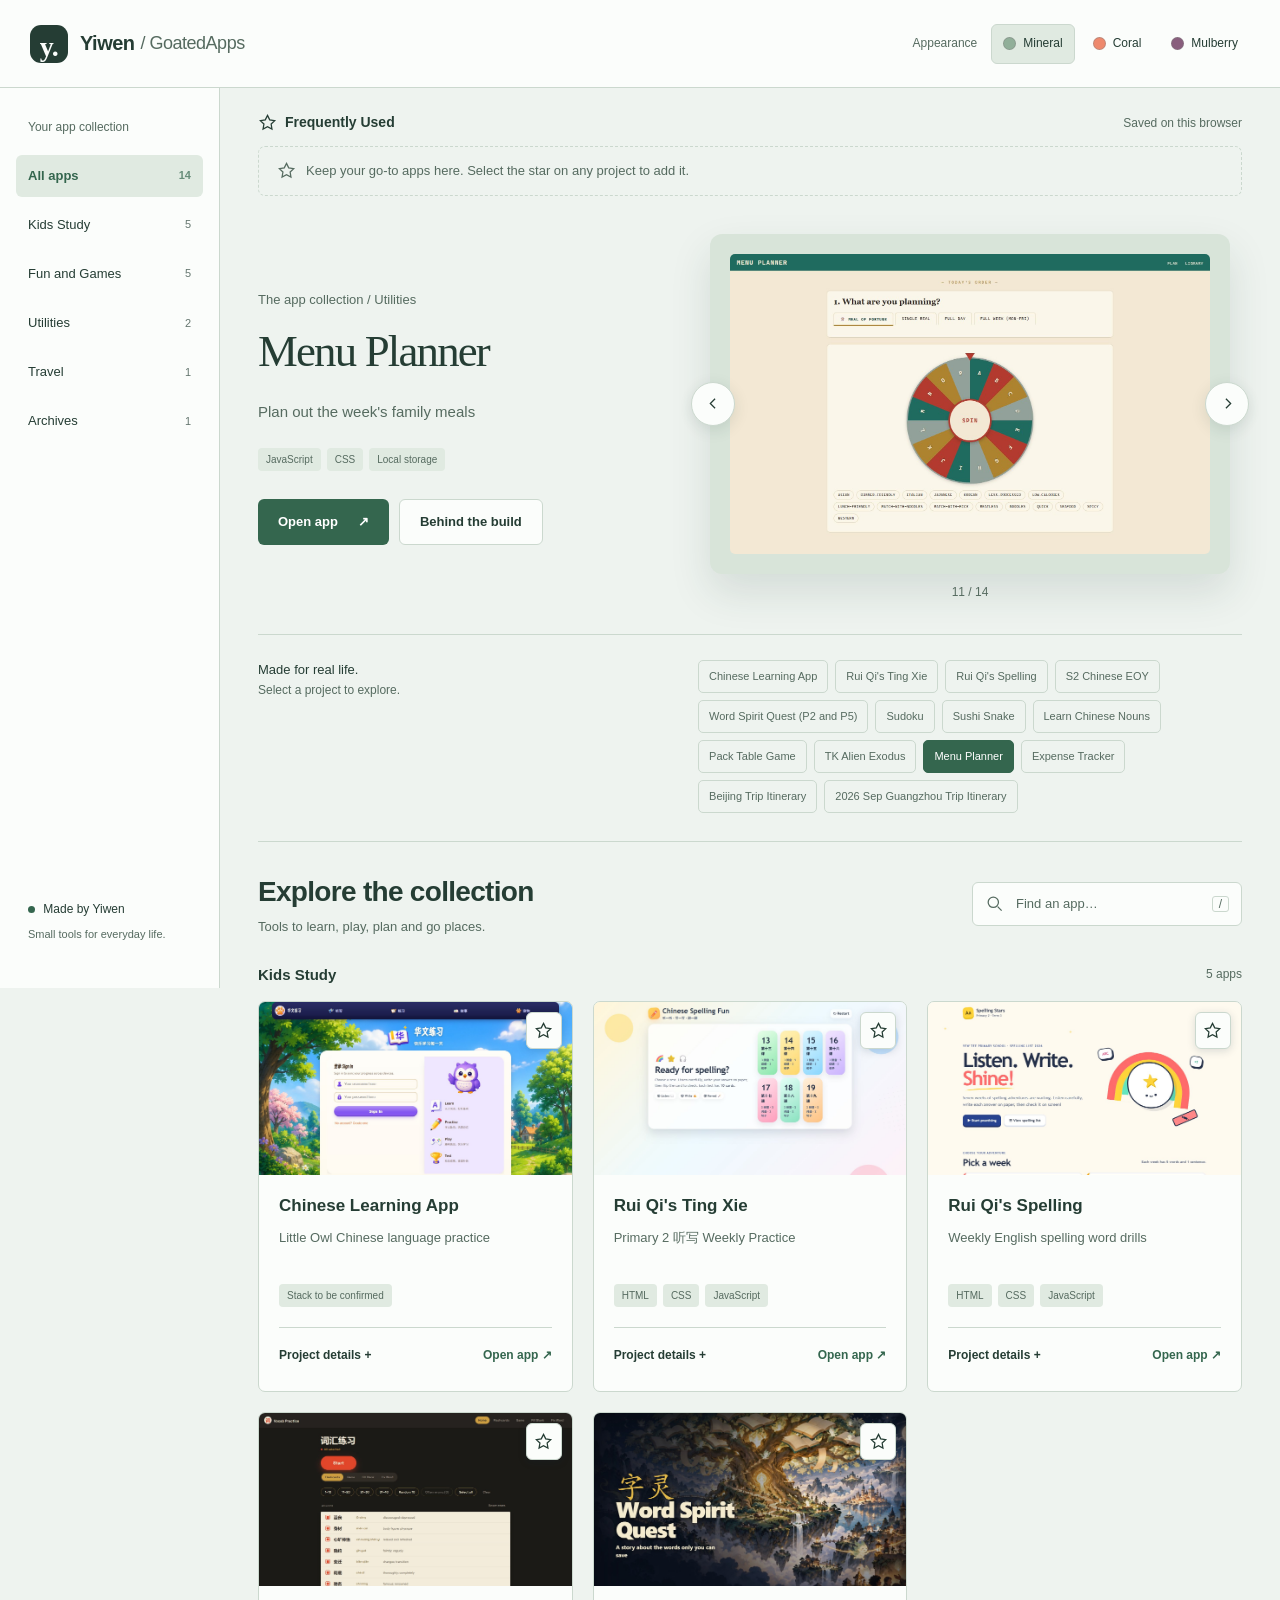
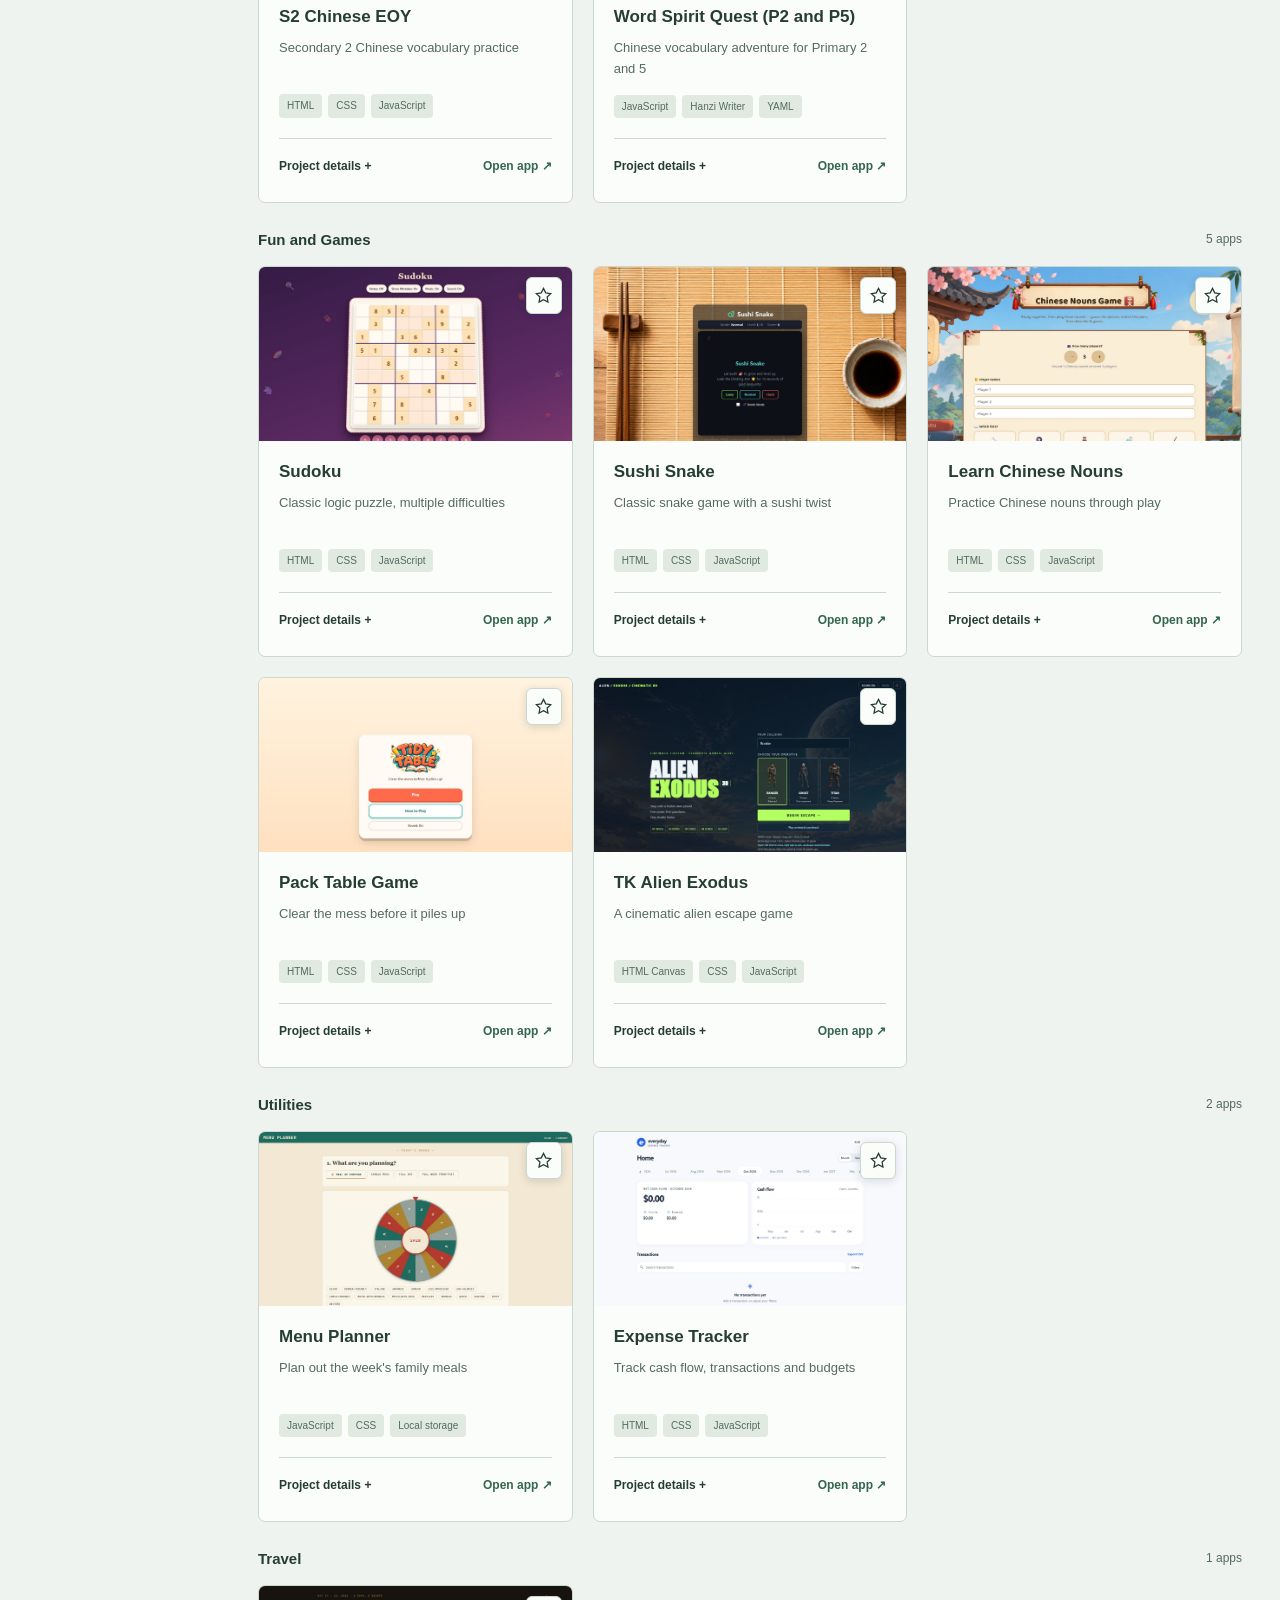
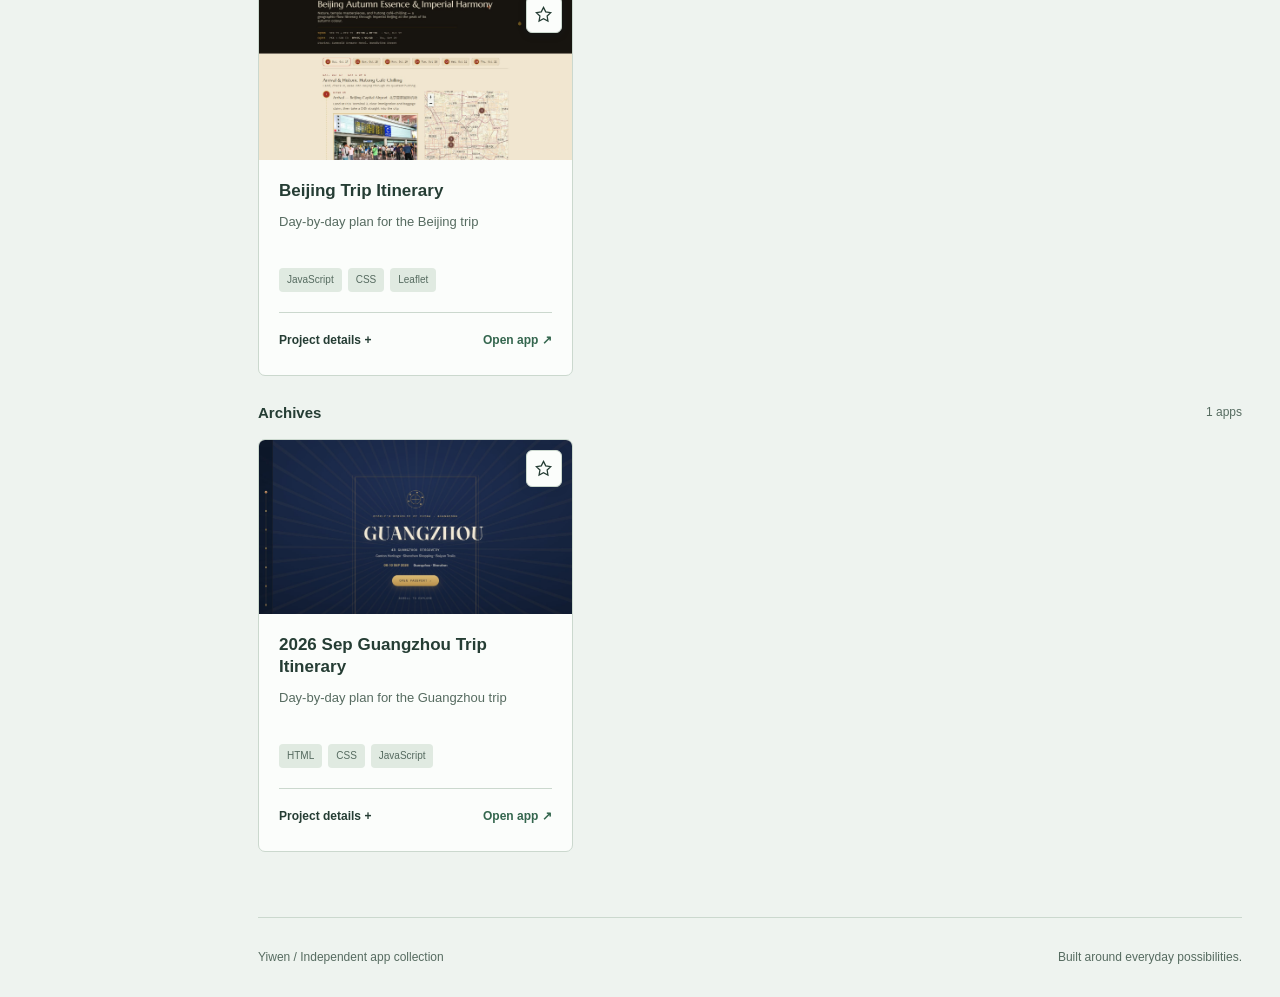
==== commit 8c948d7d: "Build GoatedApps product showcase" ====
--- a/index.html
+++ b/index.html
@@ -1,421 +1,15 @@
-<!doctype html><html lang='en'><head><meta charset='utf-8'><meta name='viewport' content='width=device-width,initial-scale=1'><title>Yiwen — AI Explorer / Many Tabs Open</title><style>
-@import url('https://fonts.googleapis.com/css2?family=DM+Mono:wght@400;500&family=Space+Grotesk:wght@400;500;600;700&display=swap');
-:root{
-  --cream:#fff4f0;
-  --sky:#ffb3a7;
-  --blue:#ff6b57;
-  --deep:#7a2cff;
-  --hot:#ff3f81;
-  --ink:#24162b;
-  --white:#fffaf8;
-  --line:rgba(36,22,43,.16);
-  --ease:cubic-bezier(.2,.8,.2,1);
-}
-*{box-sizing:border-box}
-html{scroll-behavior:smooth}
-body{margin:0;background:var(--cream);color:var(--ink);font-family:"Space Grotesk",system-ui,sans-serif;overflow-x:hidden}
-a{color:inherit;text-decoration:none} button{font:inherit;color:inherit}
-canvas#particles{position:fixed;inset:0;width:100%;height:100%;pointer-events:none;z-index:1;opacity:.6}
-.noise{position:fixed;inset:0;z-index:50;pointer-events:none;opacity:.045;background-image:url("data:image/svg+xml,%3Csvg viewBox='0 0 160 160' xmlns='http://www.w3.org/2000/svg'%3E%3Cfilter id='n'%3E%3CfeTurbulence type='fractalNoise' baseFrequency='.9' numOctaves='4' stitchTiles='stitch'/%3E%3C/filter%3E%3Crect width='100%25' height='100%25' filter='url(%23n)'/%3E%3C/svg%3E")}
-.loader{position:fixed;inset:0;z-index:100;background:var(--ink);color:var(--cream);display:grid;place-items:center;transition:opacity .8s var(--ease),visibility .8s}
-.loader.done{opacity:0;visibility:hidden}.loader-inner{width:min(440px,80vw)}
-.loader-top{display:flex;justify-content:space-between;font:11px "DM Mono",monospace;opacity:.65}
-.loader-bar{height:2px;background:#ffffff22;margin-top:15px;overflow:hidden}.loader-fill{height:100%;width:0;background:var(--deep);transition:width 1.1s var(--ease)}
-.cursor{width:22px;height:22px;border:1px solid var(--ink);border-radius:50%;position:fixed;z-index:90;pointer-events:none;transform:translate(-50%,-50%);mix-blend-mode:multiply;transition:width .25s,height .25s,background .25s}
-.cursor.big{width:64px;height:64px;background:var(--deep);border-color:transparent}
-header{position:fixed;left:0;right:0;top:0;z-index:40;display:flex;justify-content:space-between;align-items:center;padding:20px 28px;mix-blend-mode:multiply}
-.brand{font-weight:700;font-size:14px;letter-spacing:-.04em}.brand span{color:var(--deep)}
-.nav{display:flex;gap:26px;font:11px "DM Mono",monospace;text-transform:uppercase}.nav a{position:relative}
-.nav a:after{content:"";position:absolute;left:0;bottom:-5px;width:0;height:1px;background:currentColor;transition:width .3s}.nav a:hover:after{width:100%}
-.status{font:10px "DM Mono",monospace;display:flex;gap:7px;align-items:center}.status i{width:7px;height:7px;background:var(--deep);border-radius:50%;display:block;box-shadow:0 0 0 4px #7a2cff20}
-
-.hero{min-height:100svh;display:grid;place-items:center;position:relative;overflow:hidden;background:radial-gradient(circle at 50% 50%,#fffaf8 0 15%,transparent 42%),radial-gradient(circle at 15% 75%,#7a2cff35,transparent 30%),linear-gradient(135deg,var(--sky) 0 26%,var(--cream) 58%,#ffe0d9 100%)}
-.hero-orb{position:absolute;width:min(48vw,610px);aspect-ratio:1;border-radius:50%;background:linear-gradient(145deg,var(--blue),#8ab6d6 48%,var(--deep));opacity:.9;box-shadow:0 50px 120px #ff6b5735;animation:orb 8s ease-in-out infinite alternate}
-@keyframes orb{to{transform:translate3d(3vw,-2vh,0) scale(.96) rotate(12deg);border-radius:45% 55% 58% 42%}}
-.hero-grid{position:absolute;inset:0;opacity:.14;background-image:linear-gradient(var(--ink) 1px,transparent 1px),linear-gradient(90deg,var(--ink) 1px,transparent 1px);background-size:70px 70px;mask-image:radial-gradient(circle,#000,transparent 70%)}
-.hero-copy{position:relative;width:min(1280px,92vw);z-index:3}.eyebrow{font:11px "DM Mono",monospace;text-transform:uppercase;letter-spacing:.08em;margin-bottom:22px}
-.hero h1{font-size:clamp(64px,12.5vw,190px);line-height:.78;letter-spacing:-.085em;margin:0;font-weight:600;max-width:1100px}
-.hero h1 .outline{-webkit-text-stroke:1.5px var(--ink);color:transparent}.hero h1 .accent{color:var(--deep)}
-.hero-bottom{display:flex;justify-content:space-between;align-items:end;margin-top:50px;font-size:14px;line-height:1.4;max-width:900px}.hero-bottom p{max-width:420px;margin:0}
-.scroll-note{font:10px "DM Mono",monospace;text-transform:uppercase;display:flex;gap:9px;align-items:center}.scroll-note:before{content:"";width:35px;height:1px;background:var(--ink)}
-.marquee{overflow:hidden;border-block:1px solid var(--line);padding:13px 0;background:var(--deep);color:var(--cream)}
-.marquee-track{display:flex;width:max-content;animation:marquee 24s linear infinite}.marquee span{font-size:13px;font-weight:600;white-space:nowrap;padding-right:45px}@keyframes marquee{to{transform:translateX(-50%)}}
-
-.section{position:relative;padding:14vh 5vw;overflow:hidden}.section-inner{width:min(1200px,90vw);margin:auto}
-.kicker{font:10px "DM Mono",monospace;text-transform:uppercase;opacity:.65}.section-title{font-size:clamp(54px,8vw,120px);line-height:.84;letter-spacing:-.08em;margin:25px 0 50px}.section-title em{font-family:Georgia,serif;font-weight:400}
-.reveal{opacity:0;transform:translateY(50px);transition:opacity .9s var(--ease),transform .9s var(--ease)}.reveal.visible{opacity:1;transform:none}
-.intro-grid{display:grid;grid-template-columns:1.3fr .7fr;gap:8vw;align-items:end}.intro-copy{font-size:clamp(21px,2.3vw,34px);line-height:1.08;letter-spacing:-.045em;max-width:720px}
-.note{font:11px "DM Mono",monospace;line-height:1.6}.pill-row{display:flex;flex-wrap:wrap;gap:7px;margin-top:20px}.pill{border:1px solid var(--line);border-radius:999px;padding:8px 11px;font-size:10px}
-
-.ai{background:var(--ink);color:var(--cream);min-height:150vh;padding:12vh 0;overflow:hidden}
-.ai .section-inner{width:min(1250px,90vw)}.ai .kicker{color:var(--sky)}.ai-title{font-size:clamp(60px,12vw,170px);line-height:.78;letter-spacing:-.09em;margin:20px 0 60px}.ai-title span{color:var(--deep)}
-.ai-grid{display:grid;grid-template-columns:1fr 1fr;gap:24px}
-.ai-card{border:1px solid #fff2;border-radius:5px;padding:28px;min-height:260px;position:relative;overflow:hidden;background:linear-gradient(145deg,#24162b,#122e47)}
-.ai-card:after{content:"";position:absolute;width:220px;height:220px;border-radius:50%;background:var(--blue);filter:blur(45px);opacity:.28;right:-80px;bottom:-80px;transition:transform .7s var(--ease)}
-.ai-card:hover:after{transform:scale(1.5) translate(-30px,-30px)}
-.ai-card h3{font-size:28px;letter-spacing:-.06em;margin:0 0 22px}.ai-card p{font-size:14px;line-height:1.45;max-width:520px}
-.tool-grid{display:flex;flex-wrap:wrap;gap:9px}.tool{border:1px solid #ffffff38;border-radius:999px;padding:9px 12px;font:10px "DM Mono",monospace;transition:.3s}.tool:hover{background:var(--deep);border-color:var(--deep);transform:translateY(-3px)}
-.ai-status{margin-top:55px;border-top:1px solid #fff2;padding-top:18px;display:flex;justify-content:space-between;font:10px "DM Mono",monospace}.ai-status b{color:var(--sky);font-weight:400}
-
-.personas{background:var(--cream);padding:14vh 0;overflow:hidden}.persona-head{width:min(1200px,90vw);margin:auto;padding-bottom:7vh}
-.persona-head h2{font-size:clamp(58px,10vw,145px);line-height:.78;letter-spacing:-.09em;margin:0}.persona-head h2 span{color:var(--deep)}
-.persona-stack{width:min(1200px,90vw);margin:auto;display:grid;gap:18px}
-.persona{display:grid;grid-template-columns:110px 1.1fr .9fr;gap:28px;padding:30px 0;border-top:1px solid var(--line);position:relative}
-.persona:last-child{border-bottom:1px solid var(--line)}.persona-num{font:11px "DM Mono",monospace;color:var(--deep)}
-.persona h3{font-size:clamp(34px,4vw,58px);line-height:.88;letter-spacing:-.07em;margin:0 0 18px}.persona h3 small{display:block;font:11px "DM Mono",monospace;letter-spacing:0;text-transform:uppercase;margin-bottom:10px;color:var(--blue)}
-.persona p{font-size:13px;line-height:1.5;margin:0;max-width:560px}.persona-aside{font-size:12px;line-height:1.5}.persona-aside strong{display:block;font:10px "DM Mono",monospace;text-transform:uppercase;margin-bottom:9px;color:var(--deep)}
-.persona:hover h3{transform:translateX(10px);transition:transform .45s var(--ease)}.persona h3{transition:transform .45s var(--ease)}
-.secret .persona-num{color:var(--deep)}.secret .mask{display:inline-block;background:var(--ink);color:var(--ink);border-radius:4px;padding:0 5px;cursor:pointer;transition:.3s}.secret .mask:hover{color:var(--cream);background:var(--deep)}
-
-.apps{background:var(--blue);color:var(--cream);padding:14vh 0;min-height:110vh;position:relative;overflow:hidden}
-.apps:before{content:"APPS";position:absolute;right:-5vw;top:4vh;font-size:28vw;font-weight:700;letter-spacing:-.1em;opacity:.07;pointer-events:none}
-.apps-inner{width:min(1200px,90vw);margin:auto}.apps-title{font-size:clamp(70px,12vw,170px);line-height:.76;letter-spacing:-.09em;margin:0 0 50px}.apps-title em{font-family:Georgia,serif;font-weight:400}
-.terminal{background:var(--ink);border-radius:8px;box-shadow:0 30px 80px #24162b50;overflow:hidden;position:relative}.terminal-bar{height:34px;background:#35203f;display:flex;align-items:center;gap:7px;padding:0 13px}.terminal-bar i{width:7px;height:7px;border-radius:50%;background:#ffffff44}.terminal-body{padding:28px;font:12px/1.8 "DM Mono",monospace;min-height:290px}.prompt{color:var(--sky)}.cmd{color:var(--cream)}.app-line{display:flex;justify-content:space-between;gap:20px;border-bottom:1px solid #fff1;padding:7px 0}.app-line a{color:var(--sky)}.app-line a:hover{color:var(--cream)}
-.apps-cta{margin-top:30px;display:flex;justify-content:space-between;align-items:center;font-size:13px}.apps-cta a{text-decoration:underline;text-underline-offset:4px}
-
-.contact{min-height:85vh;background:var(--deep);color:var(--cream);display:grid;place-items:center;text-align:center;position:relative;overflow:hidden}.contact:before{content:"";position:absolute;width:60vw;aspect-ratio:1;border-radius:50%;background:var(--sky);opacity:.35;filter:blur(10px);transform:translate(30%,15%);animation:float 8s ease-in-out infinite alternate}@keyframes float{to{transform:translate(20%,5%) scale(1.1)}}
-.contact-inner{position:relative;z-index:2}.contact h2{font-size:clamp(70px,13vw,185px);line-height:.75;letter-spacing:-.09em;margin:0}.contact h2 em{font-family:Georgia,serif;font-weight:400}.contact p{max-width:450px;margin:35px auto 0;font-size:14px;line-height:1.45}.contact a{display:inline-flex;margin-top:35px;padding:14px 21px;background:var(--cream);color:var(--ink);border-radius:999px;font:11px "DM Mono",monospace;text-transform:uppercase;transition:transform .3s var(--ease)}.contact a:hover{transform:scale(1.06) rotate(-2deg)}
-footer{background:var(--ink);color:var(--cream);padding:18px 28px;display:flex;justify-content:space-between;font:10px "DM Mono",monospace}
-
-@media(max-width:800px){
- header{padding:16px 17px}.nav{display:none}.status{font-size:8px}.hero{min-height:92svh}.hero-orb{width:78vw}.hero h1{font-size:clamp(62px,18vw,125px)}.hero-bottom{display:block}.scroll-note{margin-top:25px}
- .intro-grid,.ai-grid{grid-template-columns:1fr}.section{padding:12vh 6vw}.ai{min-height:auto;padding:12vh 6vw}.ai-grid{gap:12px}
- .persona-head,.persona-stack,.apps-inner{width:88vw}.persona{grid-template-columns:45px 1fr;gap:10px}.persona-aside{grid-column:2}.apps-title{font-size:clamp(68px,18vw,130px)}
- .apps-cta{display:block}.apps-cta a{display:inline-block;margin-top:15px}.contact{min-height:75vh}
-}
-@media(pointer:coarse){.cursor{display:none}}
-
-/* --- New interaction system --- */
-.hero-dots{position:absolute;inset:0;z-index:2;pointer-events:none}
-.hero-dot{position:absolute;width:5px;height:5px;border-radius:50%;background:var(--deep);opacity:.55;will-change:transform}
-.hero-dot:nth-child(3n){background:var(--hot);width:4px;height:4px}
-.hero-dot:nth-child(5n){background:var(--blue);width:7px;height:7px}
-.hero-dot:after{content:"";position:absolute;inset:-8px;border-radius:50%;background:currentColor;opacity:.07;filter:blur(5px)}
-
-.apps{background:var(--cream);color:var(--ink);padding:13vh 0 15vh;position:relative;overflow:hidden}
-.apps:before{content:"APPS";position:absolute;right:-4vw;top:2vh;font-size:27vw;font-weight:700;letter-spacing:-.1em;color:var(--deep);opacity:.045;pointer-events:none}
-.apps-inner{width:min(1200px,90vw);margin:auto;position:relative;z-index:2}
-.apps-heading-row{display:grid;grid-template-columns:1.25fr .75fr;gap:7vw;align-items:end}
-.apps-title{font-size:clamp(70px,12vw,170px);line-height:.76;letter-spacing:-.09em;margin:20px 0 55px}
-.apps-title em{font-family:Georgia,serif;font-weight:400}
-.apps-intro{font-size:clamp(16px,1.8vw,24px);line-height:1.1;letter-spacing:-.035em;max-width:390px;margin:0 0 58px}
-.app-categories{display:grid;grid-template-columns:repeat(2,1fr);gap:16px}
-.app-category{border:1px solid var(--line);border-radius:8px;overflow:hidden;background:#fffaf8;transition:transform .45s var(--ease),box-shadow .45s var(--ease)}
-.app-category:hover{transform:translateY(-8px) rotate(-.35deg);box-shadow:0 25px 50px rgba(36,22,43,.12)}
-.app-category-head{padding:20px 20px 16px;display:flex;justify-content:space-between;align-items:center;border-bottom:1px solid var(--line)}
-.app-category-head h3{margin:0;font-size:22px;letter-spacing:-.055em}
-.app-category-count{font:10px "DM Mono",monospace;color:var(--deep)}
-.app-list{padding:7px 20px 14px}
-.app-item{display:grid;grid-template-columns:1fr auto;gap:15px;align-items:center;padding:16px 0;border-bottom:1px solid rgba(36,22,43,.09)}
-.app-item:last-child{border-bottom:0}
-.app-name{font-size:14px;font-weight:600;letter-spacing:-.025em}
-.app-desc{font-size:10px;opacity:.65;margin-top:4px}
-.app-open{font:9px "DM Mono",monospace;text-transform:uppercase;border:1px solid var(--line);border-radius:999px;padding:7px 10px;transition:.3s}
-.app-open:hover{background:var(--deep);color:var(--cream);border-color:var(--deep);transform:translateX(3px)}
-
-.ai{background:var(--ink);color:var(--cream);min-height:155vh;padding:12vh 0 18vh;overflow:hidden}
-.ai-carousel-wrap{position:relative;margin-top:10px;perspective:1500px;min-height:600px}
-.ai-carousel{height:510px;position:relative;transform-style:preserve-3d;touch-action:pan-y;cursor:grab}
-.ai-carousel.dragging{cursor:grabbing}
-.ai-slide{position:absolute;left:50%;top:50%;width:min(590px,72vw);height:420px;padding:32px;border:1px solid rgba(255,244,240,.2);border-radius:12px;background:linear-gradient(145deg,#24162b,#351f42);box-shadow:0 35px 80px rgba(0,0,0,.35);transform-style:preserve-3d;transition:transform .75s var(--ease),opacity .55s var(--ease),filter .55s;will-change:transform}
-.ai-slide h3{font-size:clamp(32px,4vw,54px);line-height:.9;letter-spacing:-.07em;margin:70px 0 25px}
-.ai-slide p{font-size:16px;line-height:1.45;max-width:430px}
-.slide-number{position:absolute;right:28px;top:25px;font:10px "DM Mono",monospace;color:var(--sky)}
-.slide-icon{position:absolute;left:30px;top:25px;font:10px "DM Mono",monospace;color:var(--hot);border:1px solid #ff3f8155;border-radius:999px;padding:7px 9px}
-.ai-slide:nth-child(2){background:linear-gradient(145deg,#25172c,#41204c)}
-.ai-slide:nth-child(3){background:linear-gradient(145deg,#2a182e,#512340)}
-.ai-slide:nth-child(4){background:linear-gradient(145deg,#21152a,#30224b)}
-.ai-slide .tool{border-color:#fff3}
-.carousel-controls{display:flex;justify-content:center;align-items:center;gap:18px;margin-top:28px}
-.carousel-arrow{width:40px;height:40px;border:1px solid #fff3;border-radius:50%;background:transparent;color:var(--cream);cursor:pointer;transition:.3s}
-.carousel-arrow:hover{background:var(--deep);border-color:var(--deep);transform:scale(1.08)}
-.carousel-dots{display:flex;gap:7px}.carousel-dot{width:5px;height:5px;border-radius:50%;background:#fff4;cursor:pointer;transition:.3s}.carousel-dot.active{width:24px;border-radius:999px;background:var(--hot)}
-.carousel-hint{text-align:center;margin-top:18px;font:9px "DM Mono",monospace;color:#fff6}
-.ai-status{margin-top:50px;border-top:1px solid #fff2;padding-top:18px;display:flex;justify-content:space-between;font:10px "DM Mono",monospace}.ai-status b{color:var(--sky);font-weight:400}
-
-.personas{background:var(--cream);padding:14vh 0;overflow:hidden}
-.persona-head{width:min(1200px,90vw);margin:auto;padding-bottom:7vh}.persona-head h2{font-size:clamp(58px,10vw,145px);line-height:.78;letter-spacing:-.09em;margin:0}.persona-head h2 span{color:var(--deep)}
-.persona-stack{width:min(1200px,90vw);margin:auto;display:grid;gap:18px}
-.persona{display:grid;grid-template-columns:110px 1.1fr .9fr;gap:28px;padding:30px 0;border-top:1px solid var(--line);position:relative}
-.persona:last-child{border-bottom:1px solid var(--line)}.persona-num{font:11px "DM Mono",monospace;color:var(--deep)}
-.persona h3{font-size:clamp(34px,4vw,58px);line-height:.88;letter-spacing:-.07em;margin:0 0 18px;transition:transform .45s var(--ease)}
-.persona h3 small{display:block;font:11px "DM Mono",monospace;letter-spacing:0;text-transform:uppercase;margin-bottom:10px;color:var(--blue)}
-.persona p{font-size:13px;line-height:1.5;margin:0;max-width:560px}.persona-aside{font-size:12px;line-height:1.5}.persona-aside strong{display:block;font:10px "DM Mono",monospace;text-transform:uppercase;margin-bottom:9px;color:var(--deep)}
-.persona:hover h3{transform:translateX(10px)}.secret .mask{display:inline-block;background:var(--ink);color:var(--ink);border-radius:4px;padding:0 5px;cursor:pointer;transition:.3s}.secret .mask:hover{color:var(--cream);background:var(--deep)}
-
-.contact{min-height:85vh;background:var(--deep);color:var(--cream);display:grid;place-items:center;text-align:center;position:relative;overflow:hidden}
-.contact:before{content:"";position:absolute;width:60vw;aspect-ratio:1;border-radius:50%;background:var(--hot);opacity:.32;filter:blur(10px);transform:translate(30%,15%);animation:float 8s ease-in-out infinite alternate}
-.contact a{display:inline-flex;margin-top:35px;padding:14px 21px;background:var(--cream);color:var(--ink);border-radius:999px;font:11px "DM Mono",monospace;text-transform:uppercase;transition:transform .3s var(--ease)}.contact a:hover{transform:scale(1.06) rotate(-2deg)}
-
-@media(max-width:800px){
- .apps-heading-row{grid-template-columns:1fr}.apps-intro{margin:0 0 35px}.app-categories{grid-template-columns:1fr}
- .ai-carousel-wrap{min-height:540px}.ai-carousel{height:450px}.ai-slide{height:390px;width:82vw;padding:25px}.ai-slide h3{margin-top:65px}
- .persona{grid-template-columns:45px 1fr;gap:10px}.persona-aside{grid-column:2}
-}
-</style></head><body>
-<div class="loader" id="loader"><div class="loader-inner"><div class="loader-top"><span>CHANCE / PERSONAS</span><span id="loadNum">00</span></div><div class="loader-bar"><div class="loader-fill" id="loadFill"></div></div></div></div>
-<canvas id="particles"></canvas><div class="noise"></div><div class="cursor" id="cursor"></div>
-
-<header>
-  <a class="brand magnetic" href="#top">YIWEN<span>®</span></a>
-  <nav class="nav"><a href="#apps">My Apps</a><a href="#ai">AI Explorer</a><a href="#personas">Personas</a></nav>
-  <div class="status"><i></i> ALWAYS EXPERIMENTING</div>
-</header>
-
-<main id="top">
-<section class="hero">
-  <div class="hero-grid"></div><div class="hero-dots" id="heroDots" aria-hidden="true"></div>
-  <div class="hero-copy">
-    <div class="eyebrow reveal">AI Explorer / Builder / Designer / Curious Human</div>
-    <h1 class="reveal">I <span class="outline">experiment</span><br>with <span class="accent">AI</span><br>for fun.</h1>
-    <div class="hero-bottom reveal"><p>I experiment with AI for fun and to solve day-to-day problems — while constantly wandering into web design, animation, automation and whatever looks interesting next.</p><div class="scroll-note">Scroll to explore</div></div>
-  </div>
-</section>
-
-<div class="marquee"><div class="marquee-track">
-  <span>AI EXPLORER</span><span>DESIGNER</span><span>MAKER</span><span>CYBERSECURITY ENTHUSIAST</span><span>ENTREPRENEUR</span><span>AI EXPLORER</span><span>DESIGNER</span><span>MAKER</span><span>CYBERSECURITY ENTHUSIAST</span><span>ENTREPRENEUR</span>
-</div></div>
-
-
-<section class="apps section-reveal" id="apps">
-  <div class="apps-inner">
-    <div class="kicker reveal">01 / My apps</div>
-    <div class="apps-heading-row">
-      <h2 class="apps-title reveal">Things I've<br><em>made useful.</em></h2>
-      <p class="apps-intro reveal">Small apps for family, fun, travel and the everyday problems that are easier to solve by making something.</p>
-    </div>
-    <div class="app-categories reveal" id="appCategories"></div>
-  </div>
-</section>
-
-<section class="ai" id="ai">
-  <div class="section-inner">
-    <div class="kicker reveal">02 / AI Explorer</div>
-    <h2 class="ai-title reveal">I try things.<br><span>Then I try</span><br>more things.</h2>
-
-    <div class="ai-carousel-wrap reveal">
-      <div class="ai-carousel" id="aiCarousel">
-        <article class="ai-slide is-active">
-          <div class="slide-number">01</div>
-          <div class="slide-icon">AI</div>
-          <h3>Tools I've tried</h3>
-          <div class="tool-grid">
-            <span class="tool">Claude Code</span><span class="tool">ChatGPT</span>
-            <span class="tool">Gemini</span><span class="tool">DeepSeek</span>
-            <span class="tool">Grok</span><span class="tool">Gemini Notebook</span>
-            <span class="tool">Midjourney</span>
-          </div>
-        </article>
-
-        <article class="ai-slide">
-          <div class="slide-number">02</div>
-          <div class="slide-icon">WEB</div>
-          <h3>Things I've tried</h3>
-          <div class="tool-grid">
-            <span class="tool">Vanilla HTML</span><span class="tool">Vite + React</span>
-            <span class="tool">GitHub</span><span class="tool">Vercel</span>
-          </div>
-        </article>
-
-        <article class="ai-slide">
-          <div class="slide-number">03</div>
-          <div class="slide-icon">NEXT</div>
-          <h3>Currently figuring out</h3>
-          <p>Automation / Agentic AI<br>Animation<br>Web design</p>
-        </article>
-
-        <article class="ai-slide">
-          <div class="slide-number">04</div>
-          <div class="slide-icon">WHY</div>
-          <h3>The method</h3>
-          <p>Start with a question. Make something. Break something. Ask AI why. Try again. Keep the useful bits.</p>
-        </article>
-      </div>
-      <div class="carousel-controls">
-        <button class="carousel-arrow" id="aiPrev" aria-label="Previous AI card">←</button>
-        <div class="carousel-dots" id="carouselDots"></div>
-        <button class="carousel-arrow" id="aiNext" aria-label="Next AI card">→</button>
-      </div>
-      <div class="carousel-hint">DRAG / MOVE / CLICK TO EXPLORE</div>
-    </div>
-
-    <div class="ai-status reveal"><span>STATUS: <b>CURIOUS</b></span><span>BUILD / TEST / LEARN / REPEAT</span></div>
-  </div>
-</section>
-
-<section class="personas" id="personas">
-  <div class="persona-head">
-    <div class="kicker reveal">03 / My other personas</div>
-    <h2 class="reveal">One person.<br><span>Several tabs open.</span></h2>
-  </div>
-  <div class="persona-stack">
-    <article class="persona reveal">
-      <div class="persona-num">01</div>
-      <div>
-        <h3><small>Yi Wen</small>CEO of household</h3>
-        <p>Strategic planner for family goals and travel, while simultaneously running the day-to-day operations of the household. Long-term strategy meets daily logistics.</p>
-      </div>
-      <div class="persona-aside">
-        <strong>Skills</strong>Coordinate logistics · Shouting and Nagging · Minus kids screen time · Finding 1-for-1 deals · Adobe Premiere Pro
-        <br><br><strong>Other interests</strong>Read · Piano · Cycle · Travel · Property · Investments
-      </div>
-    </article>
-
-    <article class="persona reveal">
-      <div class="persona-num">02</div>
-      <div>
-        <h3><small>Sabrina See</small>Entrepreneur & Designer</h3>
-        <p><em>“Sabbatical Seeker”</em> — a name given by ChatGPT. Research, design and sell products on Etsy, with a growing toolkit around visual design, AI and social media.</p>
-      </div>
-      <div class="persona-aside">
-        <strong>Skills</strong>Photoshop · Canva · AI image generation (Midjourney, ChatGPT) · Social Media Marketing
-        <br><br><strong>Achievements</strong>100 Etsy listings · 160 sales and counting · &gt;$4,000 sales revenue
-      </div>
-    </article>
-
-    <article class="persona secret reveal">
-      <div class="persona-num">03</div>
-      <div>
-        <h3><small>Classified identity</small><span class="mask" id="revealSecret">[ SECRET ]</span></h3>
-        <p>Cybersecurity writer on Medium with hands-on experience across TryHackMe, Hack The Box and CTFs.</p>
-      </div>
-      <div class="persona-aside">
-        <strong>Skills</strong>Web · Linux · Windows / Active Directory Hacking
-        <br><br><strong>Tools</strong>Kali Linux · Nmap · Wireshark · Burp Suite · Metasploit · Gobuster · ffuf · SQLmap · John the Ripper / Hashcat · NetExec · Mimikatz · BloodyAD · Rubeus · and more
-        <br><br><strong>Achievements</strong>EC-Council Certified Ethical Hacker — Nov 2024 Top 10 Leaderboard · Specialist Diploma in Cybersecurity
-      </div>
-    </article>
-  </div>
-</section>
-<section class="contact" id="contact"><div class="contact-inner">
-  <h2 class="reveal">Keep<br><em>exploring.</em></h2>
-  <p class="reveal">This isn't a traditional portfolio. It's a snapshot of the experiments, identities and side quests that happen when curiosity wins.</p>
-</div></section>
-</main>
-
-<footer><span>© 2026 / YIWEN</span><span>AI / APPS / DESIGN / SIDE QUESTS</span></footer>
-<script src="apps-data.js"></script>
-<script>
-const $=s=>document.querySelector(s), $$=s=>[...document.querySelectorAll(s)];
-
-/* Loader */
-window.addEventListener('load',()=>{
-  const fill=$('#loadFill'),num=$('#loadNum'),loader=$('#loader');let n=0;
-  const t=setInterval(()=>{
-    n+=Math.floor(Math.random()*14)+5;
-    if(n>=100){n=100;clearInterval(t);setTimeout(()=>loader.classList.add('done'),300)}
-    fill.style.width=n+'%';num.textContent=String(n).padStart(2,'0')
-  },70);
-  setTimeout(()=>$$('.hero .reveal').forEach((e,i)=>setTimeout(()=>e.classList.add('visible'),i*120)),850);
-});
-
-/* Custom cursor */
-const cursor=$('#cursor');let mx=innerWidth/2,my=innerHeight/2,cx=mx,cy=my;
-addEventListener('pointermove',e=>{mx=e.clientX;my=e.clientY});
-(function loop(){cx+=(mx-cx)*.18;cy+=(my-cy)*.18;cursor.style.left=cx+'px';cursor.style.top=cy+'px';requestAnimationFrame(loop)})();
-function bindCursor(){ $$('a,button,.tool,.persona,.app-category').forEach(e=>{e.addEventListener('mouseenter',()=>cursor.classList.add('big'));e.addEventListener('mouseleave',()=>cursor.classList.remove('big'))}) }
-bindCursor();
-
-/* Universal scroll/reveal system */
-const obs=new IntersectionObserver(es=>es.forEach(e=>{if(e.isIntersecting)e.target.classList.add('visible')}),{threshold:.08});
-$$('.reveal').forEach(e=>obs.observe(e));
-
-/* Hero particles: mouse repels dots like a magnetic field */
-const dots=$('#heroDots');
-const dotState=[];
-const DOT_COUNT=230;
-for(let i=0;i<DOT_COUNT;i++){
-  const el=document.createElement('span');el.className='hero-dot';
-  const x=Math.random()*100,y=Math.random()*100;
-  el.style.left=x+'%';el.style.top=y+'%';dots.appendChild(el);
-  dotState.push({el,x,y,ox:x,oy:y,phase:Math.random()*Math.PI*2,speed:.25+Math.random()*.45});
-}
-let heroPointer={x:-1000,y:-1000};
-addEventListener('pointermove',e=>heroPointer={x:e.clientX,y:e.clientY});
-function animateDots(t){
-  const hero=document.querySelector('.hero').getBoundingClientRect();
-  const localX=heroPointer.x-hero.left,localY=heroPointer.y-hero.top;
-  dotState.forEach((p,i)=>{
-    const baseX=p.ox/100*hero.width,baseY=p.oy/100*hero.height;
-    const dx=baseX-localX,dy=baseY-localY,dist=Math.hypot(dx,dy)||1;
-    const radius=125;
-    let rx=0,ry=0;
-    if(dist<radius){
-      const force=Math.pow((radius-dist)/radius,2)*115;
-      rx=(dx/dist)*force;ry=(dy/dist)*force;
-    }
-    const driftX=Math.sin(t*.00055*p.speed+p.phase)*5;
-    const driftY=Math.cos(t*.00045*p.speed+p.phase)*5;
-    p.el.style.transform=`translate3d(${rx+driftX}px,${ry+driftY}px,0)`;
-  });
-  requestAnimationFrame(animateDots)
-}
-requestAnimationFrame(animateDots);
-
-/* Magnetic links */
-$$('.magnetic').forEach(el=>{
-  el.addEventListener('pointermove',e=>{
-    const r=el.getBoundingClientRect(),x=e.clientX-r.left-r.width/2,y=e.clientY-r.top-r.height/2;
-    el.style.transform=`translate(${x*.18}px,${y*.18}px)`
-  });
-  el.addEventListener('pointerleave',()=>el.style.transform='')
-});
-
-/* Apps */
-const appCategories=$('#appCategories');
-APP_DATA.forEach(group=>{
-  const card=document.createElement('article');card.className='app-category';
-  card.innerHTML=`<div class="app-category-head"><h3>${group.category}</h3><span class="app-category-count">${String(group.apps.length).padStart(2,'0')} APPS</span></div><div class="app-list">${group.apps.map(a=>`<div class="app-item"><div><div class="app-name">${a.name}</div><div class="app-desc">${a.description}</div></div><a class="app-open" href="${a.url}" target="_blank" rel="noopener">Open ↗</a></div>`).join('')}</div>`;
-  appCategories.appendChild(card);
-});
-bindCursor();
-
-/* AI 3D physical carousel */
-const slides=$$('.ai-slide'), dotsNav=$('#carouselDots');
-let active=0, autoTimer, dragStartX=null, dragOffset=0;
-slides.forEach((_,i)=>{
-  const d=document.createElement('span');d.className='carousel-dot';d.addEventListener('click',()=>go(i));dotsNav.appendChild(d);
-});
-function renderCarousel(){
-  const total=slides.length;
-  slides.forEach((slide,i)=>{
-    let delta=i-active;
-    if(delta>total/2)delta-=total;
-    if(delta<-total/2)delta+=total;
-    const abs=Math.abs(delta);
-    const x=delta*42;
-    const z=-abs*125;
-    const rot=delta*7;
-    const scale=1-abs*.085;
-    slide.style.transform=`translate(-50%,-50%) translate3d(${x}%,0,${z}px) rotateY(${rot}deg) scale(${scale})`;
-    slide.style.opacity=abs>2?.0:1-abs*.12;
-    slide.style.filter=abs>0?'brightness(.72) saturate(.78)':'brightness(1) saturate(1)';
-    slide.style.zIndex=20-abs;
-    slide.classList.toggle('is-active',delta===0);
-  });
-  $$('.carousel-dot').forEach((d,i)=>d.classList.toggle('active',i===active));
-}
-function go(i){active=(i+slides.length)%slides.length;renderCarousel();restartAuto()}
-function next(){go(active+1)} function prev(){go(active-1)}
-$('#aiNext').addEventListener('click',next);$('#aiPrev').addEventListener('click',prev);
-function restartAuto(){clearInterval(autoTimer);autoTimer=setInterval(next,5200)}
-renderCarousel();restartAuto();
-
-const carousel=$('#aiCarousel');
-carousel.addEventListener('pointerdown',e=>{dragStartX=e.clientX;dragOffset=0;carousel.classList.add('dragging');carousel.setPointerCapture(e.pointerId)});
-carousel.addEventListener('pointermove',e=>{if(dragStartX===null)return;dragOffset=e.clientX-dragStartX;slides.forEach((s,i)=>{if(i===active)s.style.marginLeft=dragOffset*.18+'px'})});
-carousel.addEventListener('pointerup',()=>{if(dragStartX===null)return;if(Math.abs(dragOffset)>55)(dragOffset<0?next:prev)();slides.forEach(s=>s.style.marginLeft='');dragStartX=null;carousel.classList.remove('dragging')});
-carousel.addEventListener('pointercancel',()=>{dragStartX=null;carousel.classList.remove('dragging');slides.forEach(s=>s.style.marginLeft='')});
-addEventListener('keydown',e=>{if(e.key==='ArrowRight')next();if(e.key==='ArrowLeft')prev()});
-
-/* Secret persona */
-$('#revealSecret').addEventListener('click',e=>{e.currentTarget.textContent='ETHICAL HACKER / CYBERSECURITY ENTHUSIAST';e.currentTarget.style.color='var(--cream)'});
-
-/* Ambient particle field */
-const canvas=$('#particles'),ctx=canvas.getContext('2d');let W,H,dpr,parts=[];
-function resize(){dpr=Math.min(devicePixelRatio,2);W=innerWidth;H=innerHeight;canvas.width=W*dpr;canvas.height=H*dpr;ctx.setTransform(dpr,0,0,dpr,0,0);parts=Array.from({length:Math.min(90,Math.floor(W/14))},()=>({x:Math.random()*W,y:Math.random()*H,r:Math.random()*1.5+.3,vx:(Math.random()-.5)*.16,vy:(Math.random()-.5)*.16,p:Math.random()*6.28}))}
-resize();addEventListener('resize',resize);let last=0;
-function particles(t){const dt=Math.min(32,t-last);last=t;ctx.clearRect(0,0,W,H);for(const p of parts){p.x+=p.vx*dt;p.y+=p.vy*dt;if(p.x<0)p.x=W;if(p.x>W)p.x=0;if(p.y<0)p.y=H;if(p.y>H)p.y=0;ctx.fillStyle=`rgba(36,22,43,${.12+.1*Math.sin(t*.001+p.p)})`;ctx.beginPath();ctx.arc(p.x,p.y,p.r,0,Math.PI*2);ctx.fill()}requestAnimationFrame(particles)}
-requestAnimationFrame(particles);
-</script>
-</body></html>+<!doctype html>
+<html lang="en">
+<head>
+  <meta charset="utf-8">
+  <meta name="viewport" content="width=device-width, initial-scale=1">
+  <meta name="description" content="Explore GoatedApps by Yiwen: useful tools, learning apps, games and travel projects.">
+  <title>Yiwen / GoatedApps — App collection</title>
+  <link rel="icon" href="images/favicon.png">
+  <link rel="stylesheet" href="mockups/showcase.css">
+  <link rel="stylesheet" href="mockups/cinema.css">
+  <script src="apps-data.js" defer></script>
+  <script src="mockups/showcase.js" defer></script>
+</head>
+<body class="cinema" data-design="cinema" data-root="true"><noscript>Enable JavaScript to explore the app collection.</noscript></body>
+</html>
--- a/mockups/showcase.css
+++ b/mockups/showcase.css
@@ -0,0 +1,13 @@
+*{box-sizing:border-box}html{scroll-behavior:smooth;scroll-padding-top:90px}body{--bg:#f3f6fa;--surface:#fff;--ink:#172b43;--muted:#5e6d80;--line:#d9e1eb;--accent:#245ab5;--wash:#e8eff9;margin:0;background:var(--bg);color:var(--ink);font-family:'Segoe UI',Arial,sans-serif;font-size:15px;line-height:1.55}button,input,a{-webkit-tap-highlight-color:transparent}button,input{font:inherit}button,a{touch-action:manipulation}button{color:inherit;cursor:pointer}a{color:inherit;text-decoration:none}button{background:none;border:0}button:focus-visible,a:focus-visible,input:focus-visible{outline:3px solid var(--accent);outline-offset:4px}svg{width:19px;height:19px;fill:none;stroke:currentColor;stroke-width:1.6;flex-shrink:0}h1,h2,h3,p{margin:0}button,a,input{transition:background .18s,color .18s,box-shadow .18s}a:hover,button:hover{color:var(--accent)}.topbar{height:88px;border-bottom:1px solid var(--line);display:flex;align-items:center;justify-content:space-between;gap:24px;padding:0 4.5vw;background:var(--surface)}.brand{display:flex;align-items:center;font-size:20px;font-weight:650;white-space:nowrap;letter-spacing:-.5px}.brand-mark{display:grid;place-items:center;border-radius:11px;background:var(--ink);color:var(--surface);width:38px;height:38px;margin-right:12px;font-family:Georgia,serif;font-size:28px;padding-bottom:8px}.brand-sub{color:var(--muted);font-weight:400;margin-left:6px}.topbar nav{display:flex;gap:7px}.topbar nav a{font-size:13px;padding:8px 12px;border-radius:6px}.topbar nav a[aria-current]{background:var(--wash);color:var(--accent)}.compare{font-size:13px;color:var(--muted)}main{max-width:1440px;margin:auto;padding:0 4.5vw}.sidebar{display:none}.favorites{padding:24px 0;border-bottom:1px solid var(--line)}.section-top{display:flex;align-items:center;justify-content:space-between;margin-bottom:12px;gap:15px}.section-top h2{display:flex;align-items:center;gap:8px;font-size:14px;font-weight:600}.section-top>span{font-size:12px;color:var(--muted)}.empty-favorites{display:flex;align-items:center;gap:10px;font-size:13px;color:var(--muted);padding:14px 18px;border:1px dashed var(--line);border-radius:7px}.favorite-items{display:flex;gap:10px;flex-wrap:wrap}.favorite{display:flex;background:var(--surface);border:1px solid var(--line);border-radius:7px;padding:7px;align-items:center}.favorite>a{display:flex;align-items:center;gap:10px;font-size:13px;padding-right:15px}.favorite-icon{display:grid;place-items:center;width:30px;height:30px;background:var(--wash);border-radius:5px;font-weight:600;color:var(--accent)}.pin{display:inline-flex;align-items:center;gap:7px;border:1px solid var(--line);border-radius:6px;min-height:40px;padding:8px 12px;font-size:13px;background:var(--surface)}.pin.compact{width:36px;min-height:36px;padding:8px;border:0;justify-content:center}.pin.selected{color:var(--accent)}.pin.selected svg{fill:currentColor}.hero{padding:62px 0 65px;display:grid;grid-template-columns:1fr 1.1fr;gap:60px;align-items:center}.intro-label{font-size:13px;font-weight:500;color:var(--muted);margin-bottom:18px}.hero h1{font:normal clamp(42px,4.1vw,66px)/1.07 Georgia,'Times New Roman',serif;letter-spacing:-2.5px}.hero-copy>p:not(.intro-label){max-width:370px;margin:25px 0 28px;color:var(--muted);font-size:16px}.primary,.secondary{display:inline-flex;align-items:center;justify-content:center;gap:20px;padding:12px 20px;border-radius:6px;min-height:44px;font-size:13px;font-weight:600}.primary{background:var(--accent);color:white}.primary:hover{background:var(--ink);color:var(--surface)}.secondary{border:1px solid var(--line);background:var(--surface)}.hero-footnote{font-size:12px;color:var(--muted);margin-top:36px;display:flex;gap:24px}.hero-footnote span{border-left:1px solid var(--line);padding-left:24px}.hero-visual{padding:28px 23px 18px;background:#e2eaf5;border-radius:16px}.window{background:#fff;border:1px solid #c5d1e1;border-radius:9px;overflow:hidden;box-shadow:0 22px 40px #172b4317;transform:rotate(-2deg)}.window-bar{display:flex;align-items:center;justify-content:space-between;padding:8px 12px;font-size:10px;color:#5e6d80;border-bottom:1px solid #e5eaf1}.window-dots{font-size:9px;color:#a9b8c7;letter-spacing:3px}.preview-button{display:block;width:100%;padding:0;text-align:left;overflow:hidden}.window img{aspect-ratio:1.65;object-fit:cover;object-position:top;width:100%;display:block}.featured-caption{display:flex;justify-content:space-between;align-items:center;margin-top:24px;gap:10px}.featured-caption small{display:block;font-size:11px;color:#5e6d80}.featured-caption strong{font-size:15px;color:#172b43}.text-button{font-size:12px;padding:6px 0;font-weight:600}.featured-caption .text-button{color:#245ab5}.catalogue{padding-top:30px}.catalogue-heading{display:flex;justify-content:space-between;align-items:center;gap:25px}.catalogue-heading h2{font-size:28px;letter-spacing:-.7px;font-weight:600}.catalogue-heading p{font-size:13px;color:var(--muted);margin-top:4px}.search{display:flex;align-items:center;gap:10px;border:1px solid var(--line);border-radius:6px;background:var(--surface);padding:10px 12px;width:270px;color:var(--muted)}.search input{border:0;min-width:0;width:100%;background:transparent;color:var(--ink);font-size:13px;outline-offset:0}.search input::placeholder{color:var(--muted)}kbd{font:12px 'Segoe UI',sans-serif;border:1px solid var(--line);border-radius:3px;padding:0 6px}#categories{display:flex;flex-wrap:wrap;gap:8px;padding:24px 0 8px}#categories button{border:1px solid var(--line);padding:8px 14px;border-radius:6px;font-size:12px;display:flex;gap:10px;align-items:center}#categories button[aria-pressed=true]{background:var(--ink);border-color:var(--ink);color:var(--surface)}.count{opacity:.7;font-size:11px}.group-heading{display:flex;align-items:center;justify-content:space-between;padding:25px 0 15px}.group-heading h2{font-size:15px;font-weight:600}.group-heading>span{font-size:12px;color:var(--muted)}.project-grid{display:grid;grid-template-columns:repeat(3,minmax(0,1fr));gap:24px}.project{min-width:0;background:var(--surface);border:1px solid var(--line);border-radius:10px;overflow:hidden}.project-image{position:relative;overflow:hidden;background:var(--wash)}.project-image img{width:100%;aspect-ratio:1.8;object-fit:cover;object-position:top;display:block;transition:transform .35s}.project-image .preview-button:hover img{transform:scale(1.035)}.project-image>.pin{position:absolute;top:10px;right:10px;box-shadow:0 2px 8px #102b4326;border:1px solid var(--line)}.project-body{padding:20px}.project-title h3{font-size:17px;line-height:1.3;letter-spacing:-.3px}.project-title h3 button{padding:0;text-align:left;font-weight:600}.category-label{display:none}.description{font-size:13px;color:var(--muted);margin:10px 0 16px;min-height:40px}.tags{display:flex;flex-wrap:wrap;gap:6px}.tags span{border-radius:4px;padding:4px 8px;background:var(--wash);font-size:10px;color:var(--muted)}.project-actions{display:flex;justify-content:space-between;align-items:center;border-top:1px solid var(--line);margin-top:20px;padding-top:12px;gap:12px}.project-actions a{font-size:12px;font-weight:600;color:var(--accent)}footer{display:flex;justify-content:space-between;gap:20px;padding:30px 0;margin-top:65px;border-top:1px solid var(--line);font-size:12px;color:var(--muted)}dialog{width:min(760px,calc(100% - 30px));max-height:90svh;padding:0;border:1px solid var(--line);background:var(--surface);color:var(--ink);border-radius:15px;box-shadow:0 30px 100px #0005}dialog::backdrop{background:#14243d99;backdrop-filter:blur(5px)}body:has(dialog[open]){overflow:hidden}.close{position:absolute;z-index:2;right:15px;top:15px;background:var(--surface);width:38px;height:38px;border-radius:50%;font-size:27px;border:1px solid var(--line);box-shadow:0 4px 14px #0002;line-height:1}.detail-image{padding:24px;background:var(--wash)}.detail-image img{width:100%;max-height:310px;object-fit:contain;display:block}.detail-copy{padding:32px}.detail-copy h2{font-size:30px;letter-spacing:-.7px;line-height:1.2;margin-bottom:12px}.detail-copy h3{font-size:14px;margin:25px 0 10px}.detail-copy p{color:var(--muted)}.detail-copy .intro-label{font-size:12px}.detail-copy .tags span{font-size:12px}.detail-copy .draft-note{font-size:11px;margin-top:8px}.draft-badge{font-size:10px;font-weight:400;background:var(--wash);padding:3px 6px;border-radius:3px;margin-left:5px}.detail-actions{display:flex;flex-wrap:wrap;gap:12px;margin-top:30px}.toast{position:fixed;bottom:25px;left:50%;transform:translate(-50%,15px);padding:12px 20px;border-radius:8px;background:var(--ink);color:var(--surface);font-size:13px;pointer-events:none;opacity:0;transition:.2s;z-index:5;box-shadow:0 5px 20px #0002}.toast.visible{opacity:1;transform:translate(-50%,0)}.missing-image{display:grid;place-items:center;aspect-ratio:1.8;background:var(--wash);color:var(--muted);width:100%;font-size:13px}.no-results{padding:70px 20px;text-align:center}.no-results p{margin:10px 0 20px;color:var(--muted)}.sr-only,.skip:not(:focus){position:absolute;width:1px;height:1px;overflow:hidden;clip-path:inset(50%);white-space:nowrap}.skip:focus{position:fixed;z-index:20;top:12px;left:12px;background:var(--surface);padding:12px}
+
+/* The workspace uses a persistent navigation rail and horizontal app rows. */
+body[data-design=workspace]{--bg:#edf2f2;--ink:#143f43;--muted:#526a70;--line:#d3e0df;--accent:#23665c;--wash:#e4eeeb}.workspace .topbar{height:76px}.workspace .layout{display:grid;grid-template-columns:228px minmax(0,1fr)}.workspace .sidebar{display:flex;flex-direction:column;justify-content:space-between;position:sticky;top:0;height:100svh;background:var(--surface);padding:32px 18px;border-right:1px solid var(--line)}.sidebar-title{font-size:12px;color:var(--muted);padding:0 12px;margin-bottom:18px}#side-categories{display:grid;gap:7px}#side-categories button{display:flex;justify-content:space-between;align-items:center;padding:11px 12px;text-align:left;border-radius:6px;font-size:13px}#side-categories button[aria-pressed=true]{background:var(--wash);color:var(--accent);font-weight:650}.sidebar-bottom{padding:15px 12px;font-size:12px}.sidebar-bottom p{font-size:11px;color:var(--muted);margin-top:7px}.maker-dot{display:inline-block;width:7px;height:7px;background:var(--accent);border-radius:50%;margin-right:5px}.workspace main{width:100%;max-width:1300px;padding:0 40px}.workspace .hero{display:block;padding:34px 0 15px}.workspace-title{display:flex;gap:35px;align-items:end;justify-content:space-between}.workspace-title>p{font-size:13px;color:var(--muted);max-width:280px}.workspace .hero h1{font:600 38px/1.15 'Segoe UI',sans-serif;letter-spacing:-1.4px}.workspace .intro-label{margin-bottom:12px}.workspace .catalogue-heading h2{font-size:21px}.workspace .catalogue{padding-top:30px}.workspace #categories{display:none}.workspace .project-grid{grid-template-columns:1fr;gap:12px}.workspace .project{display:grid;grid-template-columns:190px 1fr;border-radius:8px;padding:10px;gap:23px;align-items:center}.workspace .project-image{border-radius:4px}.workspace .project-image img{aspect-ratio:1.4}.workspace .project-body{padding:5px 12px 5px 0}.workspace .project-title{display:flex;align-items:center;justify-content:space-between;gap:15px}.workspace .category-label{display:block;font-size:10px;color:var(--muted);white-space:nowrap}.workspace .description{min-height:0;margin:6px 0 10px}.workspace .project-actions{border-top:0;margin-top:6px;padding-top:0}.workspace .project-title h3{font-size:17px}.workspace .favorites{padding:24px 0}.workspace footer{margin-top:40px}
+
+/* The screening room makes selection, rather than autoplay, drive the stage. */
+body[data-design=cinema]{--bg:#182237;--surface:#233149;--ink:#eef2f8;--muted:#b5c1d4;--line:#40506a;--accent:#97b9ef;--wash:#2c3d56}.cinema .topbar{background:var(--bg)}.cinema .brand-mark{background:#cbd9eb;color:#182237}.cinema .favorites{border:0;padding-bottom:0}.cinema .empty-favorites{border-color:var(--line)}.cinema .hero{display:block;padding:48px 0 35px}.stage{display:grid;grid-template-columns:.75fr 1.25fr;gap:65px;align-items:center;min-height:360px}.stage h1{font-size:clamp(40px,4vw,62px);letter-spacing:-1.8px}.stage-copy>p:not(.intro-label){font-size:16px;color:var(--muted);margin:24px 0}.stage-copy .tags{margin-bottom:28px}.stage-actions{display:flex;gap:10px;flex-wrap:wrap}.cinema .primary{background:var(--accent);color:#182237}.cinema .primary:hover{background:#c2d7f8}.stage-image{padding:24px;background:#30405b;border-radius:12px;box-shadow:0 24px 55px #080d1940}.stage-image img{display:block;width:100%;aspect-ratio:1.6;object-fit:cover;object-position:top;border-radius:5px}.stage-bottom{display:grid;grid-template-columns:.75fr 1.25fr;gap:65px;margin-top:32px;padding-top:25px;border-top:1px solid var(--line)}.stage-bottom>p{font-size:13px}.stage-bottom>p span{color:var(--muted);font-size:12px}.stage-selector{display:flex;gap:7px;flex-wrap:wrap}.stage-selector button{border:1px solid var(--line);border-radius:5px;font-size:10px;padding:7px 10px;color:var(--muted)}.stage-selector button[aria-pressed=true]{background:#cbd9eb;color:#182237;border-color:#cbd9eb}.cinema .catalogue{border-top:1px solid var(--line);padding-top:28px}.cinema .project{border:0;border-radius:7px}.cinema .project-image img{opacity:.93}.cinema .project-image:hover img{opacity:1}.cinema .project-grid{gap:20px}.cinema .toast{background:#cbd9eb;color:#182237}.cinema .pin.selected{color:#c6dbff}
+
+@media(min-width:1600px){.topbar{padding-inline:calc((100vw - 1310px)/2)}main{padding-inline:65px}}
+@media(max-width:1100px){.topbar{padding-inline:25px}.compare{display:none}.hero{gap:30px}.hero h1{font-size:48px}.hero-footnote{gap:12px}.hero-footnote span{padding-left:12px}.project-grid{gap:15px}.project-body{padding:16px}.workspace .layout{grid-template-columns:195px minmax(0,1fr)}.workspace main{padding:0 25px}.workspace .project{grid-template-columns:150px 1fr;gap:15px}.workspace-title>p{max-width:200px}.stage,.stage-bottom{gap:30px}}
+@media(max-width:800px){.topbar{height:auto;min-height:80px;padding:17px 22px;flex-wrap:wrap;gap:15px}.topbar nav{gap:0}.topbar nav a{font-size:11px;padding:7px 9px}main{padding:0 22px}.hero{padding:35px 0;gap:28px}.hero h1{font-size:39px;letter-spacing:-1.6px}.hero-copy>p:not(.intro-label){font-size:14px;margin:20px 0}.hero-footnote{display:none}.hero-visual{padding:17px 14px}.featured-caption{align-items:start;flex-direction:column;gap:5px}.project-grid{grid-template-columns:repeat(2,minmax(0,1fr))}.catalogue-heading h2{font-size:24px}.search{width:225px}.workspace .layout{display:block}.workspace .sidebar{display:none}.workspace #categories{display:flex}.workspace .hero h1{font-size:34px}.workspace .topbar{height:auto}.stage{grid-template-columns:1fr 1.2fr;gap:25px}.stage h1{font-size:38px}.stage-image{padding:12px}.stage-bottom{grid-template-columns:1fr;gap:15px}.cinema .hero{padding-top:35px}}
+@media(max-width:560px){.brand{font-size:18px}.brand-mark{width:32px;height:32px;font-size:24px}.topbar{padding:15px 18px;gap:12px}.topbar nav{width:100%;justify-content:space-between}.topbar nav a{font-size:12px;padding:7px 9px}main,.workspace main{padding:0 18px}.favorites{padding:20px 0}.section-top{align-items:start}.section-top>span{font-size:10px;text-align:right}.empty-favorites{font-size:12px;padding:12px}.hero{grid-template-columns:1fr;padding:34px 0}.hero h1{font-size:46px;letter-spacing:-1.8px}.hero-copy>p:not(.intro-label){max-width:330px}.hero-visual{padding:22px 20px}.featured-caption{flex-direction:row;align-items:center}.featured-caption .text-button{max-width:100px;text-align:right}.catalogue-heading{display:block}.search{width:100%;margin-top:18px}.project-grid{grid-template-columns:1fr;gap:18px}.project-body{padding:19px}.description{min-height:0}.group-heading{padding-top:24px}#categories{gap:6px;padding-top:18px}#categories button{font-size:11px;padding:7px 10px}.project-image img{aspect-ratio:1.85}footer{display:block;margin-top:38px;font-size:11px}footer span{display:block;margin-top:5px}.detail-copy{padding:24px}.detail-copy h2{font-size:26px}.detail-image{padding:15px}.detail-actions{gap:10px}.toast{width:max-content;max-width:90vw;font-size:12px}.workspace-title{display:block}.workspace-title>p{max-width:330px;margin-top:15px}.workspace .hero h1{font-size:35px}.workspace .project{grid-template-columns:100px minmax(0,1fr);gap:12px;padding:8px;align-items:start}.workspace .project-image img{aspect-ratio:.8;object-fit:cover;object-position:top left}.workspace .project-image>.pin{top:5px;right:5px;width:32px;min-height:32px}.workspace .project-body{padding:3px 2px 0 0}.workspace .project-title h3{font-size:15px}.workspace .category-label{display:none}.workspace .description{font-size:12px}.workspace .tags{gap:4px}.workspace .tags span{font-size:9px;padding:2px 4px}.workspace .project-actions{gap:5px}.workspace .project-actions a,.workspace .text-button{font-size:10px}.stage{grid-template-columns:1fr;gap:28px;min-height:0}.stage h1{font-size:47px}.stage-image{padding:15px}.cinema .hero{padding-top:30px}.stage-copy>p:not(.intro-label){margin:18px 0}.stage-copy .tags{margin-bottom:20px}.favorite{width:100%;justify-content:space-between}.favorite>a{flex:1}.favorite>a>span:last-child{margin-left:auto}}
+@media(prefers-reduced-motion:reduce){html{scroll-behavior:auto}*,*::before,*::after{transition:none!important;animation:none!important}}
--- a/mockups/cinema.css
+++ b/mockups/cinema.css
@@ -0,0 +1,104 @@
+body[data-design=cinema] {
+  --bg: #eef3ef;
+  --surface: #fbfdfb;
+  --ink: #253d34;
+  --muted: #566b60;
+  --line: #cbd8ce;
+  --accent: #34664e;
+  --wash: #e0eae1;
+  --stage: #d8e4d9;
+  --on-accent: #ffffff;
+  --shadow: #233e3420;
+  color-scheme: light;
+}
+body[data-theme=coral] {
+  --bg: #fcece7;
+  --surface: #fffaf7;
+  --ink: #323944;
+  --muted: #6e5853;
+  --line: #eac9bf;
+  --accent: #bd4b38;
+  --wash: #f7d9cf;
+  --stage: #f3a080;
+  --on-accent: #ffffff;
+  --shadow: #7a493026;
+}
+body[data-theme=mulberry] {
+  --bg: #29232b;
+  --surface: #352d36;
+  --ink: #f5edf1;
+  --muted: #c9b8c4;
+  --line: #5b4b59;
+  --accent: #e1b8cb;
+  --wash: #443645;
+  --stage: #4a3b48;
+  --on-accent: #302330;
+  --shadow: #140d1940;
+  color-scheme: dark;
+}
+.cinema .topbar { padding: 0 30px; background: var(--surface); }
+body[data-root=true] .compare { display: none; }
+.cinema .brand-mark { background: var(--ink); color: var(--surface); }
+.cinema .brand-sub { font-size: 18px; }
+.cinema .layout { display: grid; grid-template-columns: 220px minmax(0, 1fr); }
+.cinema .sidebar { display: flex; flex-direction: column; justify-content: space-between; position: sticky; top: 0; height: 100svh; padding: 30px 16px; background: var(--surface); border-right: 1px solid var(--line); }
+.cinema main { width: 100%; max-width: 1450px; padding: 0 38px; min-width: 0; }
+.cinema #categories { display: none; }
+.cinema .hero { padding: 38px 0 28px; }
+.cinema .stage { grid-template-columns: minmax(0,.85fr) minmax(0,1.15fr); gap: 38px; min-height: 350px; }
+.cinema .stage h1 { font-size: clamp(34px,3.5vw,54px); overflow-wrap: anywhere; }
+.cinema .stage-copy>p:not(.intro-label) { font-size: 15px; }
+.cinema .stage-bottom { grid-template-columns: minmax(0,.85fr) minmax(0,1.15fr); gap: 38px; }
+.stage-preview { position: relative; min-width: 0; padding: 0 12px 28px; }
+.cinema .stage-image { display: block; width: 100%; background: var(--stage); padding: 20px; box-shadow: 0 18px 40px var(--shadow); }
+.stage-arrow { position: absolute; z-index: 1; top: calc(50% - 36px); width: 44px; height: 44px; border: 1px solid var(--line); border-radius: 50%; display: grid; place-items: center; background: var(--surface); box-shadow: 0 4px 15px var(--shadow); }
+.stage-arrow:hover { background: var(--accent); color: var(--on-accent); }
+.stage-arrow.previous { left: -7px; }
+.stage-arrow.next { right: -7px; }
+.stage-counter { position: absolute; bottom: 0; left: 0; right: 0; text-align: center; font-size: 12px; color: var(--muted); font-variant-numeric: tabular-nums; }
+.cinema .stage-selector button { font-size: 11px; }
+.cinema .stage-selector button[aria-pressed=true] { color: var(--on-accent); background: var(--accent); border-color: var(--accent); }
+.cinema .primary { background: var(--accent); color: var(--on-accent); }
+.cinema .primary:hover { background: var(--ink); color: var(--surface); }
+.cinema .pin.selected { color: var(--accent); }
+.cinema .toast { background: var(--ink); color: var(--surface); }
+.cinema .project { border: 1px solid var(--line); }
+.cinema .project-image img { opacity: 1; }
+.theme-picker { display: flex; align-items: center; gap: 6px; }
+.theme-label { font-size: 12px; color: var(--muted); margin-right: 8px; }
+.theme-picker button { display: flex; align-items: center; gap: 7px; border: 1px solid transparent; border-radius: 6px; padding: 9px 11px; font-size: 12px; min-height: 40px; }
+.theme-picker button[aria-pressed=true] { border-color: var(--line); background: var(--wash); }
+.theme-swatch { width: 13px; height: 13px; border-radius: 50%; border: 1px solid #80808070; }
+.theme-swatch.mineral { background: #91af99; }
+.theme-swatch.coral { background: #ee896d; }
+.theme-swatch.mulberry { background: #895e7d; }
+@media(max-width:1200px) {
+  .cinema .layout { grid-template-columns: 195px minmax(0,1fr); }
+  .cinema main { padding: 0 28px; }
+  .cinema .stage,.cinema .stage-bottom { gap: 22px; }
+  .cinema .stage h1 { font-size: 39px; }
+  .cinema .stage-image { padding: 14px; }
+  .cinema .project-grid { grid-template-columns: repeat(2,minmax(0,1fr)); }
+  .cinema .compare { display: none; }
+}
+@media(max-width:900px) {
+  .theme-label { display: none; }
+  .cinema .topbar { flex-wrap: wrap; height: auto; min-height: 88px; gap: 14px; padding: 18px 22px; }
+  .cinema .layout { display: block; }
+  .cinema .sidebar { display: none; }
+  .cinema #categories { display: flex; }
+  .cinema .stage { min-height: 320px; }
+}
+@media(max-width:560px) {
+  .cinema .topbar { padding: 16px 18px; }
+  .cinema .brand-sub { font-size: 17px; }
+  .theme-picker { width: 100%; gap: 4px; justify-content: space-between; }
+  .theme-picker button { padding: 8px 10px; }
+  .cinema main { padding: 0 18px; }
+  .cinema .stage { grid-template-columns: minmax(0,1fr); gap: 28px; }
+  .cinema .stage h1 { font-size: 43px; }
+  .cinema .stage-bottom { grid-template-columns: minmax(0,1fr); gap: 16px; margin-top: 23px; }
+  .cinema .stage-image { padding: 14px; }
+  .cinema .project-grid { grid-template-columns: minmax(0,1fr); }
+  .cinema .hero { padding-top: 30px; }
+}
